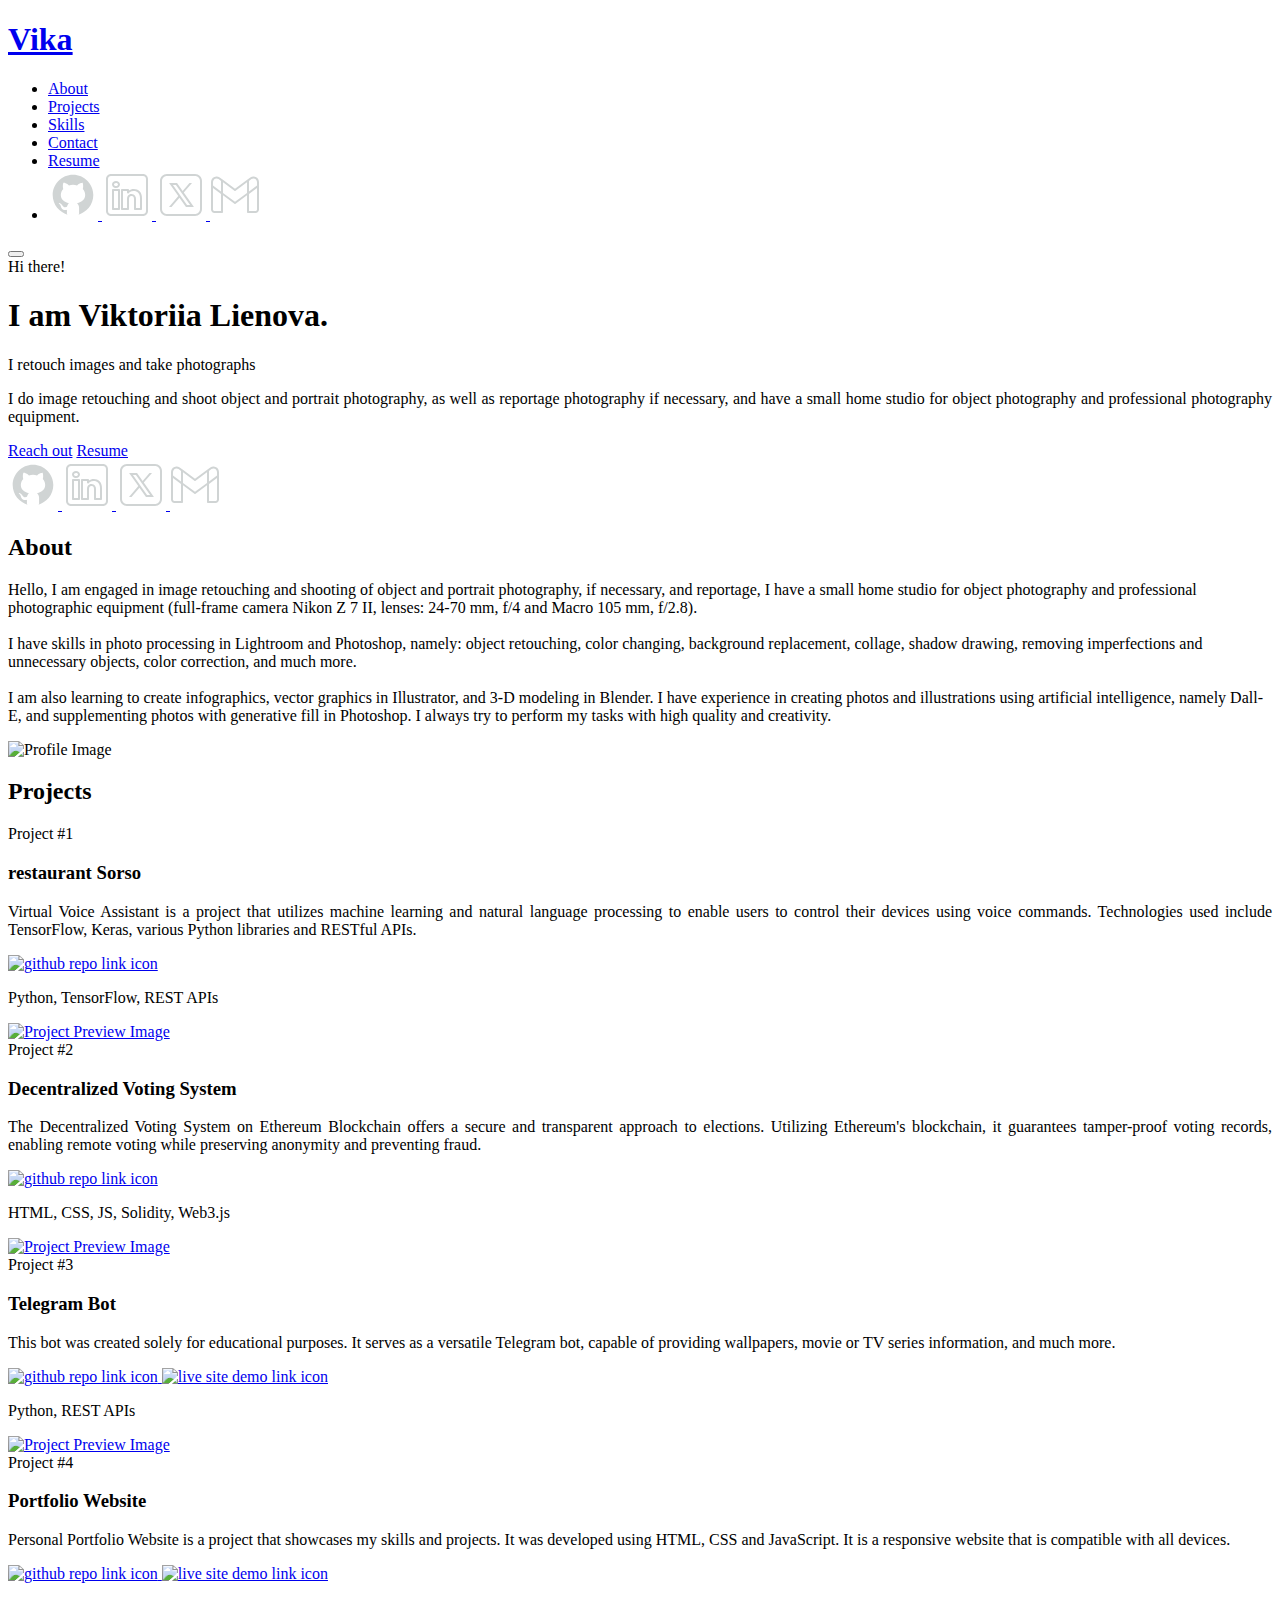
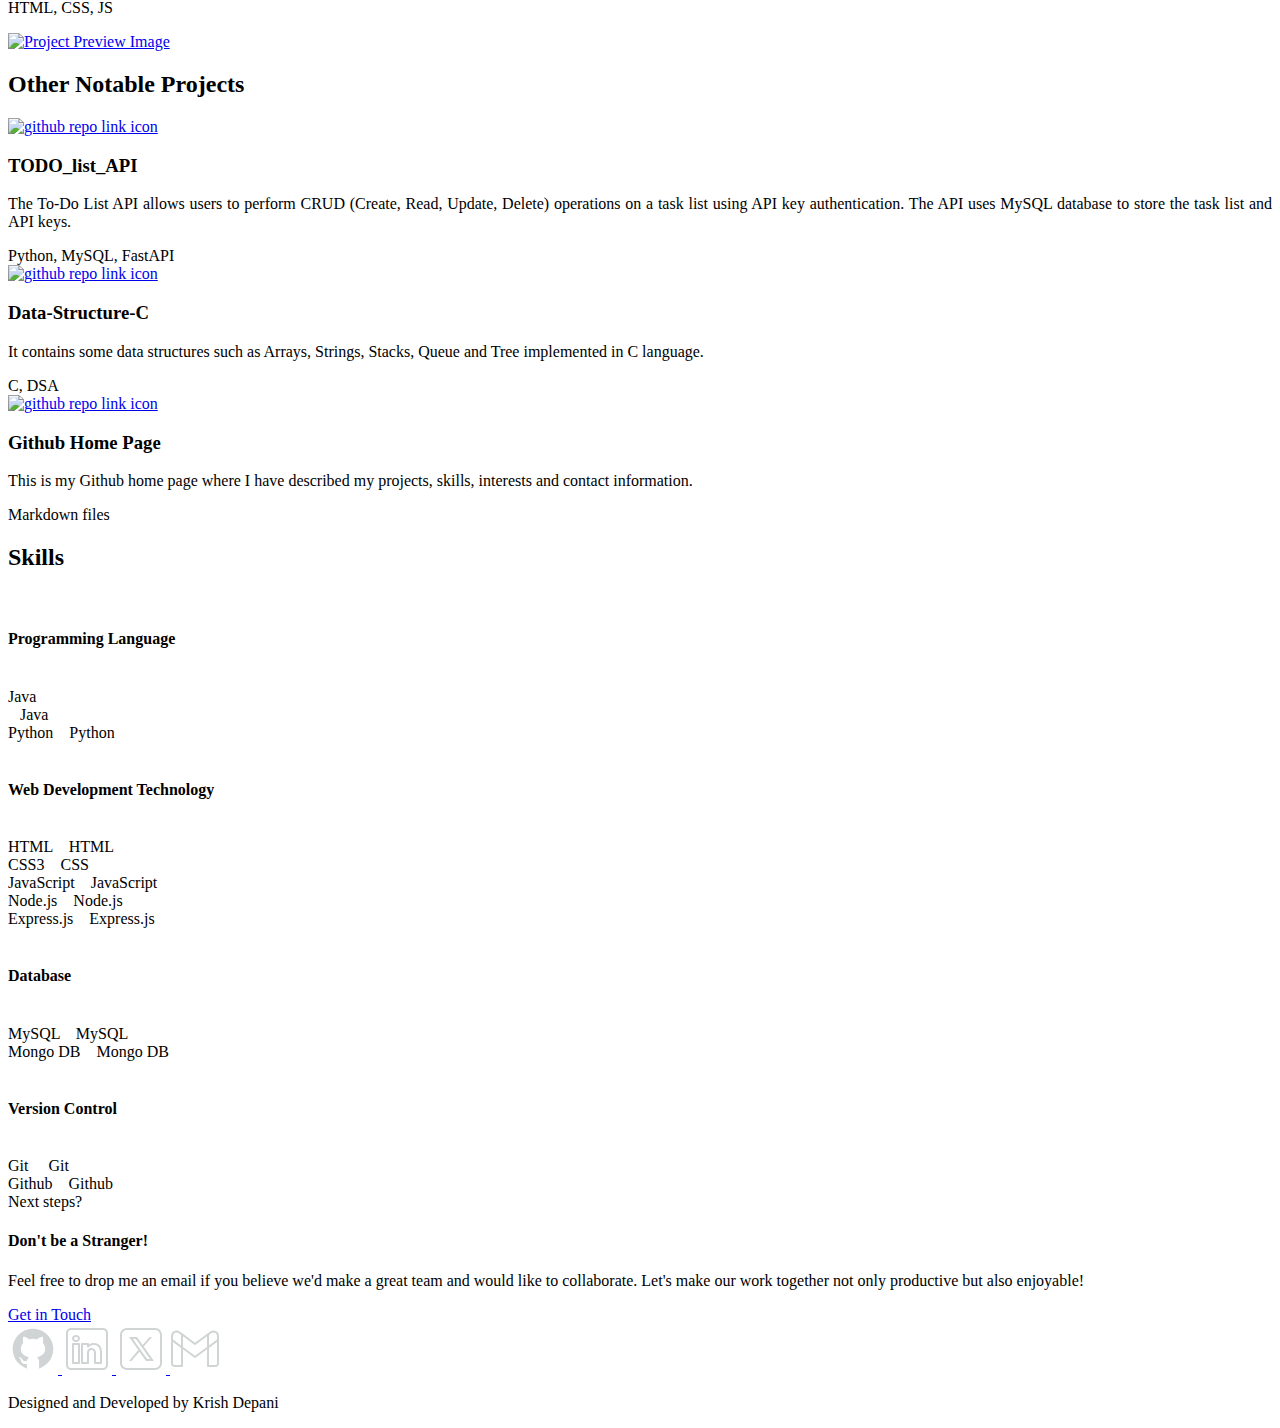
==== index.html @ e846ee87 "Add files via upload" ====
<!DOCTYPE html>
<html lang="en">
  <head>
    <meta charset="utf-8" />
    <meta name="viewport" content="width=device-width, initial-scale=1" />

    <!-- Primary Meta Tags -->
    <title>Viktoriia Lienova</title>
    <meta name="title" content="Viktoriia Lienova" />
    <meta
      name="keywords"
      content="Krish Depani, Krish S Depani, Krish Depani Software Engineer, Krish, Depani, ks-depani, 
		ks_depani, depani, krish-depani, krish depani kle, krish depani gir, krish depani bangalore, 
		krish depani gujarat"
    />
    <meta
      name="description"
      content="Krish Depani is a software engineer who specializes in passionately delivering characteristic web solutions and experiences."
    />
    <meta
      name="image"
      content="https://krish-depani.vercel.app/img/og-img.jpeg"
    />
    <!-- TODO: to be changed displays when shared on social media -->

    <!-- Open Graph / Facebook -->
    <meta property="og:type" content="website" />
    <meta property="og:url" content="https://krish-depani.vercel.app/" />
    <!-- TODO: to be changed -->
    <meta property="og:title" content="Vika" />
    <meta
      property="og:description"
      content="Krish Depani a software engineer who specializes in passionately delivering characteristic web solutions and experiences."
    />
    <meta
      property="og:image"
      content="https://krish-depani.vercel.app/img/og-img.jpeg"
    />
    <!-- TODO: to be changed -->

    <!-- Twitter -->
    <meta property="twitter:card" content="summary_large_image" />
    <meta property="twitter:url" content="https://krish-depani.vercel.app/" />
    <!-- TODO: to be changed -->
    <meta name="twitter:creator" content="@Krish_Depani" />
    <meta property="twitter:title" content="Krish Depani" />
    <meta
      property="twitter:description"
      content="Krish Depani is a software engineer who specializes in passionately delivering characteristic web solutions and experiences."
    />
    <meta
      property="twitter:image"
      content="https://krish-depani.vercel.app/img/og-img.jpeg"
    />
    <!-- TODO: to be changed -->

    <!-- Google Site Verification -->
    <meta
      name="google-site-verification"
      content="8gM59i43qqJm5atLwsirYdIBcmHfAAzmF5CW4QePgK4"
    />
    <!-- TODO: to be changed verify site ownership -->

    <!-- site favicon link -->
    <link
      rel="apple-touch-icon"
      sizes="180x180"
      href="img/favicon/apple-touch-icon.png"
    />
    <link
      rel="icon"
      type="image/png"
      sizes="32x32"
      href="img/favicon/favicon-32x32.png"
    />
    <link
      rel="icon"
      type="image/png"
      sizes="16x16"
      href="img/favicon/favicon-16x16.png"
    />
    <link rel="manifest" href="img/favicon/site.webmanifest" />

    <link rel="canonical" href="https://krish-depani.vercel.app/" />
    <!-- external CSS link -->
    <link rel="stylesheet" href="css/normalize.css" />
    <link rel="stylesheet" href="css/style.css" />
    <link rel="stylesheet" href="./css/font-root-styles/general-sans.css" />
    <link rel="stylesheet" href="./css/font-root-styles/okinesans.css" />
    <link rel="stylesheet" href="./css/font-root-styles/satoshi.css" />
  </head>

  <body>
    <header>
      <nav>
        <a href="/">
          <h1>
            <span class="logo">Vika</span>
          </h1>
        </a>

        <ul class="nav-menu">
          <li class="nav-link">
            <a href="#about">About</a>
          </li>

          <li class="nav-link">
            <a href="#projects">Projects</a>
          </li>

          <li class="nav-link">
            <a href="#skills">Skills</a>
          </li>

          <li class="nav-link">
            <a href="#contact">Contact</a>
          </li>

          <li class="nav-link">
            <a
              href="https://drive.google.com/file/d/1iSG6rxLIQbSQW_XoMattf0f8wQMnZ-eU/view?usp=sharing"
              target="_blank"
              >Resume</a
            >
          </li>

          <li class="nav-social-links social-links">
            <a
              href="https://github.com/Krish-Depani/"
              target="_blank"
              class="social github"
            >
              <svg
                xmlns="http://www.w3.org/2000/svg"
                xmlns:xlink="http://www.w3.org/1999/xlink"
                viewBox="0,0,256,256"
                width="50px"
                height="50px"
              >
                <g
                  fill="#d0d4d4"
                  fill-rule="nonzero"
                  stroke="none"
                  stroke-width="1"
                  stroke-linecap="butt"
                  stroke-linejoin="miter"
                  stroke-miterlimit="10"
                  stroke-dasharray=""
                  stroke-dashoffset="0"
                  font-family="none"
                  font-weight="none"
                  font-size="none"
                  text-anchor="none"
                  style="mix-blend-mode: normal"
                >
                  <g transform="scale(4,4)">
                    <path
                      d="M32,6c-14.359,0 -26,11.641 -26,26c0,12.277 8.512,22.56 19.955,25.286c-0.592,-0.141 -1.179,-0.299 -1.755,-0.479v-5.957c0,0 -0.975,0.325 -2.275,0.325c-3.637,0 -5.148,-3.245 -5.525,-4.875c-0.229,-0.993 -0.827,-1.934 -1.469,-2.509c-0.767,-0.684 -1.126,-0.686 -1.131,-0.92c-0.01,-0.491 0.658,-0.471 0.975,-0.471c1.625,0 2.857,1.729 3.429,2.623c1.417,2.207 2.938,2.577 3.721,2.577c0.975,0 1.817,-0.146 2.397,-0.426c0.268,-1.888 1.108,-3.57 2.478,-4.774c-6.097,-1.219 -10.4,-4.716 -10.4,-10.4c0,-2.928 1.175,-5.619 3.133,-7.792c-0.2,-0.567 -0.533,-1.714 -0.533,-3.583c0,-1.235 0.086,-2.751 0.65,-4.225c0,0 3.708,0.026 7.205,3.338c1.614,-0.47 3.341,-0.738 5.145,-0.738c1.804,0 3.531,0.268 5.145,0.738c3.497,-3.312 7.205,-3.338 7.205,-3.338c0.567,1.474 0.65,2.99 0.65,4.225c0,2.015 -0.268,3.19 -0.432,3.697c1.898,2.153 3.032,4.802 3.032,7.678c0,5.684 -4.303,9.181 -10.4,10.4c1.628,1.43 2.6,3.513 2.6,5.85v8.557c-0.576,0.181 -1.162,0.338 -1.755,0.479c11.443,-2.726 19.955,-13.009 19.955,-25.286c0,-14.359 -11.641,-26 -26,-26zM33.813,57.93c-0.599,0.042 -1.203,0.07 -1.813,0.07c0.61,0 1.213,-0.029 1.813,-0.07zM37.786,57.346c-1.164,0.265 -2.357,0.451 -3.575,0.554c1.218,-0.103 2.411,-0.29 3.575,-0.554zM32,58c-0.61,0 -1.214,-0.028 -1.813,-0.07c0.6,0.041 1.203,0.07 1.813,0.07zM29.788,57.9c-1.217,-0.103 -2.411,-0.289 -3.574,-0.554c1.164,0.264 2.357,0.451 3.574,0.554z"
                    ></path>
                  </g>
                </g>
              </svg>
            </a>

            <a
              href="https://www.linkedin.com/in/krish-depani/"
              target="_blank"
              class="social linkedin"
            >
              <svg
                xmlns="http://www.w3.org/2000/svg"
                xmlns:xlink="http://www.w3.org/1999/xlink"
                viewBox="0,0,256,256"
                width="50px"
                height="50px"
              >
                <g
                  fill="#d0d4d4"
                  fill-rule="nonzero"
                  stroke="none"
                  stroke-width="1"
                  stroke-linecap="butt"
                  stroke-linejoin="miter"
                  stroke-miterlimit="10"
                  stroke-dasharray=""
                  stroke-dashoffset="0"
                  font-family="none"
                  font-weight="none"
                  font-size="none"
                  text-anchor="none"
                  style="mix-blend-mode: normal"
                >
                  <g transform="scale(5.12,5.12)">
                    <path
                      d="M9,4c-2.74952,0 -5,2.25048 -5,5v32c0,2.74952 2.25048,5 5,5h32c2.74952,0 5,-2.25048 5,-5v-32c0,-2.74952 -2.25048,-5 -5,-5zM9,6h32c1.66848,0 3,1.33152 3,3v32c0,1.66848 -1.33152,3 -3,3h-32c-1.66848,0 -3,-1.33152 -3,-3v-32c0,-1.66848 1.33152,-3 3,-3zM14,11.01172c-1.09522,0 -2.08078,0.32736 -2.81055,0.94141c-0.72977,0.61405 -1.17773,1.53139 -1.17773,2.51367c0,1.86718 1.61957,3.32281 3.67969,3.4668c0.0013,0.00065 0.0026,0.0013 0.00391,0.00195c0.09817,0.03346 0.20099,0.05126 0.30469,0.05273c2.27301,0 3.98828,-1.5922 3.98828,-3.52148c-0.00018,-0.01759 -0.00083,-0.03518 -0.00195,-0.05274c-0.10175,-1.90023 -1.79589,-3.40234 -3.98633,-3.40234zM14,12.98828c1.39223,0 1.94197,0.62176 2.00195,1.50391c-0.01215,0.85625 -0.54186,1.51953 -2.00195,1.51953c-1.38541,0 -2.01172,-0.70949 -2.01172,-1.54492c0,-0.41771 0.15242,-0.7325 0.47266,-1.00195c0.32023,-0.26945 0.83428,-0.47656 1.53906,-0.47656zM11,19c-0.55226,0.00006 -0.99994,0.44774 -1,1v19c0.00006,0.55226 0.44774,0.99994 1,1h6c0.55226,-0.00006 0.99994,-0.44774 1,-1v-5.86523v-13.13477c-0.00006,-0.55226 -0.44774,-0.99994 -1,-1zM20,19c-0.55226,0.00006 -0.99994,0.44774 -1,1v19c0.00006,0.55226 0.44774,0.99994 1,1h6c0.55226,-0.00006 0.99994,-0.44774 1,-1v-10c0,-0.82967 0.22639,-1.65497 0.625,-2.19531c0.39861,-0.54035 0.90147,-0.86463 1.85742,-0.84766c0.98574,0.01695 1.50758,0.35464 1.90234,0.88477c0.39477,0.53013 0.61523,1.32487 0.61523,2.1582v10c0.00006,0.55226 0.44774,0.99994 1,1h6c0.55226,-0.00006 0.99994,-0.44774 1,-1v-10.73828c0,-2.96154 -0.87721,-5.30739 -2.38086,-6.89453c-1.50365,-1.58714 -3.59497,-2.36719 -5.80664,-2.36719c-2.10202,0 -3.70165,0.70489 -4.8125,1.42383v-0.42383c-0.00006,-0.55226 -0.44774,-0.99994 -1,-1zM12,21h4v12.13477v4.86523h-4zM21,21h4v1.56055c0.00013,0.43 0.27511,0.81179 0.68291,0.94817c0.40781,0.13638 0.85714,-0.00319 1.11591,-0.34661c0,0 1.57037,-2.16211 5.01367,-2.16211c1.75333,0 3.25687,0.58258 4.35547,1.74219c1.0986,1.15961 1.83203,2.94607 1.83203,5.51953v9.73828h-4v-9c0,-1.16667 -0.27953,-2.37289 -1.00977,-3.35352c-0.73023,-0.98062 -1.9584,-1.66341 -3.47266,-1.68945c-1.52204,-0.02703 -2.77006,0.66996 -3.50195,1.66211c-0.73189,0.99215 -1.01562,2.21053 -1.01562,3.38086v9h-4z"
                    ></path>
                  </g>
                </g>
              </svg>
            </a>

            <a
              href="https://twitter.com/Krish_Depani/"
              target="_blank"
              class="social twitter"
            >
              <svg
                xmlns="http://www.w3.org/2000/svg"
                xmlns:xlink="http://www.w3.org/1999/xlink"
                viewBox="0,0,256,256"
                width="50px"
                height="50px"
              >
                <g
                  fill="#d0d4d4"
                  fill-rule="nonzero"
                  stroke="none"
                  stroke-width="1"
                  stroke-linecap="butt"
                  stroke-linejoin="miter"
                  stroke-miterlimit="10"
                  stroke-dasharray=""
                  stroke-dashoffset="0"
                  font-family="none"
                  font-weight="none"
                  font-size="none"
                  text-anchor="none"
                  style="mix-blend-mode: normal"
                >
                  <g transform="scale(5.12,5.12)">
                    <path
                      d="M11,4c-3.85433,0 -7,3.14567 -7,7v28c0,3.85433 3.14567,7 7,7h28c3.85433,0 7,-3.14567 7,-7v-28c0,-3.85433 -3.14567,-7 -7,-7zM11,6h28c2.77367,0 5,2.22633 5,5v28c0,2.77367 -2.22633,5 -5,5h-28c-2.77367,0 -5,-2.22633 -5,-5v-28c0,-2.77367 2.22633,-5 5,-5zM13.08594,13l9.22266,13.10352l-9.30859,10.89648h2.5l7.9375,-9.29297l6.53906,9.29297h7.9375l-10.125,-14.38672l8.21094,-9.61328h-2.5l-6.83984,8.00977l-5.63672,-8.00977zM16.91406,15h3.06445l14.10742,20h-3.06445z"
                    ></path>
                  </g>
                </g>
              </svg>
            </a>

            <a
              href="mailto:krishdepani@gmail.com"
              target="_blank"
              class="social behance"
            >
              <svg
                xmlns="http://www.w3.org/2000/svg"
                xmlns:xlink="http://www.w3.org/1999/xlink"
                viewBox="0,0,256,256"
                width="50px"
                height="50px"
              >
                <g
                  fill="#d0d4d4"
                  fill-rule="nonzero"
                  stroke="none"
                  stroke-width="1"
                  stroke-linecap="butt"
                  stroke-linejoin="miter"
                  stroke-miterlimit="10"
                  stroke-dasharray=""
                  stroke-dashoffset="0"
                  font-family="none"
                  font-weight="none"
                  font-size="none"
                  text-anchor="none"
                  style="mix-blend-mode: normal"
                >
                  <g transform="scale(5.12,5.12)">
                    <path
                      d="M43.75391,6.40234c-1.2177,-0.05335 -2.45911,0.31055 -3.48242,1.06641l-2.74609,2.02734l-12.52539,9.25977l-12.4082,-9.17187c-0.17292,-0.16897 -0.4012,-0.26957 -0.64258,-0.2832h0.25l-2.46484,-1.82422c-1.02397,-0.75773 -2.26723,-1.12367 -3.48633,-1.07031c-1.2191,0.05336 -2.4131,0.52522 -3.33984,1.43945c-1.17726,1.16068 -1.9082,2.78413 -1.9082,4.56445v3.43359c-0.01457,0.09777 -0.01457,0.19715 0,0.29492v23.36133c0,1.92119 1.57881,3.5 3.5,3.5h7.5c0.55226,-0.00006 0.99994,-0.44774 1,-1v-16.62695l11.40625,8.43164c0.353,0.26043 0.8345,0.26043 1.1875,0l11.40625,-8.43164v16.62695c0.00006,0.55226 0.44774,0.99994 1,1h7.5c1.92119,0 3.5,-1.57881 3.5,-3.5v-23.38086c0.01129,-0.08622 0.01129,-0.17355 0,-0.25977v-3.44922c0,-1.75846 -0.70954,-3.37437 -1.87109,-4.53711c-0.03357,-0.03357 -0.04482,-0.04287 -0.03125,-0.0293c-0.00194,-0.00196 -0.0039,-0.00391 -0.00586,-0.00586c-0.92656,-0.91221 -2.12019,-1.3822 -3.33789,-1.43555zM43.64453,8.40039c0.7563,0.02965 1.48952,0.3165 2.04492,0.86328c0.01891,0.01867 0.03272,0.03277 0.02344,0.02344c0.79645,0.79726 1.28711,1.9015 1.28711,3.12305v3.08594l-8,5.91211v-10.4082c0.00042,-0.0339 -0.00088,-0.0678 -0.00391,-0.10156l2.46289,-1.82031c0.00065,0 0.0013,0 0.00195,0c0.64864,-0.47915 1.42729,-0.70739 2.18359,-0.67773zM6.35742,8.40625c0.75715,-0.02964 1.53847,0.19746 2.1875,0.67773l2.45898,1.81836c-0.00289,0.03247 -0.0042,0.06506 -0.00391,0.09766v10.4082l-8,-5.91211v-3.08594c0,-1.23567 0.50176,-2.3413 1.3125,-3.14062c0.55526,-0.54776 1.28777,-0.83364 2.04492,-0.86328zM37,12.37109v10.51563l-12,8.86914l-12,-8.86914v-10.51367l11.40625,8.43164c0.353,0.26043 0.8345,0.26043 1.1875,0zM3,17.98242l8,5.91406v17.10352h-6.5c-0.84081,0 -1.5,-0.65919 -1.5,-1.5zM47,17.98242v21.51758c0,0.84081 -0.65919,1.5 -1.5,1.5h-6.5v-17.10352z"
                    ></path>
                  </g>
                </g>
              </svg>
            </a>
          </li>
        </ul>

        <button class="hamburger" type="button" name="menu button">
          <div class="menu-bar"></div>
        </button>
      </nav>
    </header>

    <main>
      <section>
        <span class="salutation">Hi there!</span>
        <h1>I am <span class="name-highlight">Viktoriia Lienova</span>.</h1>

        <p class="declaration">
          I retouch images and take photographs
        </p>

        <p style="text-align: justify">
          I do image retouching and shoot object and portrait photography,
          as well as reportage photography if necessary, 
          and have a small home studio for object photography and professional photography equipment.
        </p>

        <div class="cta-box">
          <a href="#contact" class="cta cta1">Reach out</a>
          <a
            href="https://drive.google.com/file/d/1iSG6rxLIQbSQW_XoMattf0f8wQMnZ-eU/view?usp=sharing"
            target="_blank"
            class="cta cta2"
            >Resume</a
          >
        </div>
      </section>

      <aside class="main-social-links social-links">
        <a
          href="https://github.com/Krish-Depani"
          target="_blank"
          class="social github"
        >
          <svg
            xmlns="http://www.w3.org/2000/svg"
            xmlns:xlink="http://www.w3.org/1999/xlink"
            viewBox="0,0,256,256"
            width="50px"
            height="50px"
          >
            <g
              fill="#d0d4d4"
              fill-rule="nonzero"
              stroke="none"
              stroke-width="1"
              stroke-linecap="butt"
              stroke-linejoin="miter"
              stroke-miterlimit="10"
              stroke-dasharray=""
              stroke-dashoffset="0"
              font-family="none"
              font-weight="none"
              font-size="none"
              text-anchor="none"
              style="mix-blend-mode: normal"
            >
              <g transform="scale(4,4)">
                <path
                  d="M32,6c-14.359,0 -26,11.641 -26,26c0,12.277 8.512,22.56 19.955,25.286c-0.592,-0.141 -1.179,-0.299 -1.755,-0.479v-5.957c0,0 -0.975,0.325 -2.275,0.325c-3.637,0 -5.148,-3.245 -5.525,-4.875c-0.229,-0.993 -0.827,-1.934 -1.469,-2.509c-0.767,-0.684 -1.126,-0.686 -1.131,-0.92c-0.01,-0.491 0.658,-0.471 0.975,-0.471c1.625,0 2.857,1.729 3.429,2.623c1.417,2.207 2.938,2.577 3.721,2.577c0.975,0 1.817,-0.146 2.397,-0.426c0.268,-1.888 1.108,-3.57 2.478,-4.774c-6.097,-1.219 -10.4,-4.716 -10.4,-10.4c0,-2.928 1.175,-5.619 3.133,-7.792c-0.2,-0.567 -0.533,-1.714 -0.533,-3.583c0,-1.235 0.086,-2.751 0.65,-4.225c0,0 3.708,0.026 7.205,3.338c1.614,-0.47 3.341,-0.738 5.145,-0.738c1.804,0 3.531,0.268 5.145,0.738c3.497,-3.312 7.205,-3.338 7.205,-3.338c0.567,1.474 0.65,2.99 0.65,4.225c0,2.015 -0.268,3.19 -0.432,3.697c1.898,2.153 3.032,4.802 3.032,7.678c0,5.684 -4.303,9.181 -10.4,10.4c1.628,1.43 2.6,3.513 2.6,5.85v8.557c-0.576,0.181 -1.162,0.338 -1.755,0.479c11.443,-2.726 19.955,-13.009 19.955,-25.286c0,-14.359 -11.641,-26 -26,-26zM33.813,57.93c-0.599,0.042 -1.203,0.07 -1.813,0.07c0.61,0 1.213,-0.029 1.813,-0.07zM37.786,57.346c-1.164,0.265 -2.357,0.451 -3.575,0.554c1.218,-0.103 2.411,-0.29 3.575,-0.554zM32,58c-0.61,0 -1.214,-0.028 -1.813,-0.07c0.6,0.041 1.203,0.07 1.813,0.07zM29.788,57.9c-1.217,-0.103 -2.411,-0.289 -3.574,-0.554c1.164,0.264 2.357,0.451 3.574,0.554z"
                ></path>
              </g>
            </g>
          </svg>
        </a>

        <a
          href="https://www.linkedin.com/in/krish-depani/"
          target="_blank"
          class="social linkedin"
        >
          <svg
            xmlns="http://www.w3.org/2000/svg"
            xmlns:xlink="http://www.w3.org/1999/xlink"
            viewBox="0,0,256,256"
            width="50px"
            height="50px"
          >
            <g
              fill="#d0d4d4"
              fill-rule="nonzero"
              stroke="none"
              stroke-width="1"
              stroke-linecap="butt"
              stroke-linejoin="miter"
              stroke-miterlimit="10"
              stroke-dasharray=""
              stroke-dashoffset="0"
              font-family="none"
              font-weight="none"
              font-size="none"
              text-anchor="none"
              style="mix-blend-mode: normal"
            >
              <g transform="scale(5.12,5.12)">
                <path
                  d="M9,4c-2.74952,0 -5,2.25048 -5,5v32c0,2.74952 2.25048,5 5,5h32c2.74952,0 5,-2.25048 5,-5v-32c0,-2.74952 -2.25048,-5 -5,-5zM9,6h32c1.66848,0 3,1.33152 3,3v32c0,1.66848 -1.33152,3 -3,3h-32c-1.66848,0 -3,-1.33152 -3,-3v-32c0,-1.66848 1.33152,-3 3,-3zM14,11.01172c-1.09522,0 -2.08078,0.32736 -2.81055,0.94141c-0.72977,0.61405 -1.17773,1.53139 -1.17773,2.51367c0,1.86718 1.61957,3.32281 3.67969,3.4668c0.0013,0.00065 0.0026,0.0013 0.00391,0.00195c0.09817,0.03346 0.20099,0.05126 0.30469,0.05273c2.27301,0 3.98828,-1.5922 3.98828,-3.52148c-0.00018,-0.01759 -0.00083,-0.03518 -0.00195,-0.05274c-0.10175,-1.90023 -1.79589,-3.40234 -3.98633,-3.40234zM14,12.98828c1.39223,0 1.94197,0.62176 2.00195,1.50391c-0.01215,0.85625 -0.54186,1.51953 -2.00195,1.51953c-1.38541,0 -2.01172,-0.70949 -2.01172,-1.54492c0,-0.41771 0.15242,-0.7325 0.47266,-1.00195c0.32023,-0.26945 0.83428,-0.47656 1.53906,-0.47656zM11,19c-0.55226,0.00006 -0.99994,0.44774 -1,1v19c0.00006,0.55226 0.44774,0.99994 1,1h6c0.55226,-0.00006 0.99994,-0.44774 1,-1v-5.86523v-13.13477c-0.00006,-0.55226 -0.44774,-0.99994 -1,-1zM20,19c-0.55226,0.00006 -0.99994,0.44774 -1,1v19c0.00006,0.55226 0.44774,0.99994 1,1h6c0.55226,-0.00006 0.99994,-0.44774 1,-1v-10c0,-0.82967 0.22639,-1.65497 0.625,-2.19531c0.39861,-0.54035 0.90147,-0.86463 1.85742,-0.84766c0.98574,0.01695 1.50758,0.35464 1.90234,0.88477c0.39477,0.53013 0.61523,1.32487 0.61523,2.1582v10c0.00006,0.55226 0.44774,0.99994 1,1h6c0.55226,-0.00006 0.99994,-0.44774 1,-1v-10.73828c0,-2.96154 -0.87721,-5.30739 -2.38086,-6.89453c-1.50365,-1.58714 -3.59497,-2.36719 -5.80664,-2.36719c-2.10202,0 -3.70165,0.70489 -4.8125,1.42383v-0.42383c-0.00006,-0.55226 -0.44774,-0.99994 -1,-1zM12,21h4v12.13477v4.86523h-4zM21,21h4v1.56055c0.00013,0.43 0.27511,0.81179 0.68291,0.94817c0.40781,0.13638 0.85714,-0.00319 1.11591,-0.34661c0,0 1.57037,-2.16211 5.01367,-2.16211c1.75333,0 3.25687,0.58258 4.35547,1.74219c1.0986,1.15961 1.83203,2.94607 1.83203,5.51953v9.73828h-4v-9c0,-1.16667 -0.27953,-2.37289 -1.00977,-3.35352c-0.73023,-0.98062 -1.9584,-1.66341 -3.47266,-1.68945c-1.52204,-0.02703 -2.77006,0.66996 -3.50195,1.66211c-0.73189,0.99215 -1.01562,2.21053 -1.01562,3.38086v9h-4z"
                ></path>
              </g>
            </g>
          </svg>
        </a>

        <a
          href="https://twitter.com/Krish_Depani"
          target="_blank"
          class="social twitter"
        >
          <svg
            xmlns="http://www.w3.org/2000/svg"
            xmlns:xlink="http://www.w3.org/1999/xlink"
            viewBox="0,0,256,256"
            width="50px"
            height="50px"
          >
            <g
              fill="#d0d4d4"
              fill-rule="nonzero"
              stroke="none"
              stroke-width="1"
              stroke-linecap="butt"
              stroke-linejoin="miter"
              stroke-miterlimit="10"
              stroke-dasharray=""
              stroke-dashoffset="0"
              font-family="none"
              font-weight="none"
              font-size="none"
              text-anchor="none"
              style="mix-blend-mode: normal"
            >
              <g transform="scale(5.12,5.12)">
                <path
                  d="M11,4c-3.85433,0 -7,3.14567 -7,7v28c0,3.85433 3.14567,7 7,7h28c3.85433,0 7,-3.14567 7,-7v-28c0,-3.85433 -3.14567,-7 -7,-7zM11,6h28c2.77367,0 5,2.22633 5,5v28c0,2.77367 -2.22633,5 -5,5h-28c-2.77367,0 -5,-2.22633 -5,-5v-28c0,-2.77367 2.22633,-5 5,-5zM13.08594,13l9.22266,13.10352l-9.30859,10.89648h2.5l7.9375,-9.29297l6.53906,9.29297h7.9375l-10.125,-14.38672l8.21094,-9.61328h-2.5l-6.83984,8.00977l-5.63672,-8.00977zM16.91406,15h3.06445l14.10742,20h-3.06445z"
                ></path>
              </g>
            </g>
          </svg>
        </a>

        <a
          href="mailto:krishdepani@gmail.com"
          target="_blank"
          class="social behance"
        >
          <svg
            xmlns="http://www.w3.org/2000/svg"
            xmlns:xlink="http://www.w3.org/1999/xlink"
            viewBox="0,0,256,256"
            width="50px"
            height="50px"
          >
            <g
              fill="#d0d4d4"
              fill-rule="nonzero"
              stroke="none"
              stroke-width="1"
              stroke-linecap="butt"
              stroke-linejoin="miter"
              stroke-miterlimit="10"
              stroke-dasharray=""
              stroke-dashoffset="0"
              font-family="none"
              font-weight="none"
              font-size="none"
              text-anchor="none"
              style="mix-blend-mode: normal"
            >
              <g transform="scale(5.12,5.12)">
                <path
                  d="M43.75391,6.40234c-1.2177,-0.05335 -2.45911,0.31055 -3.48242,1.06641l-2.74609,2.02734l-12.52539,9.25977l-12.4082,-9.17187c-0.17292,-0.16897 -0.4012,-0.26957 -0.64258,-0.2832h0.25l-2.46484,-1.82422c-1.02397,-0.75773 -2.26723,-1.12367 -3.48633,-1.07031c-1.2191,0.05336 -2.4131,0.52522 -3.33984,1.43945c-1.17726,1.16068 -1.9082,2.78413 -1.9082,4.56445v3.43359c-0.01457,0.09777 -0.01457,0.19715 0,0.29492v23.36133c0,1.92119 1.57881,3.5 3.5,3.5h7.5c0.55226,-0.00006 0.99994,-0.44774 1,-1v-16.62695l11.40625,8.43164c0.353,0.26043 0.8345,0.26043 1.1875,0l11.40625,-8.43164v16.62695c0.00006,0.55226 0.44774,0.99994 1,1h7.5c1.92119,0 3.5,-1.57881 3.5,-3.5v-23.38086c0.01129,-0.08622 0.01129,-0.17355 0,-0.25977v-3.44922c0,-1.75846 -0.70954,-3.37437 -1.87109,-4.53711c-0.03357,-0.03357 -0.04482,-0.04287 -0.03125,-0.0293c-0.00194,-0.00196 -0.0039,-0.00391 -0.00586,-0.00586c-0.92656,-0.91221 -2.12019,-1.3822 -3.33789,-1.43555zM43.64453,8.40039c0.7563,0.02965 1.48952,0.3165 2.04492,0.86328c0.01891,0.01867 0.03272,0.03277 0.02344,0.02344c0.79645,0.79726 1.28711,1.9015 1.28711,3.12305v3.08594l-8,5.91211v-10.4082c0.00042,-0.0339 -0.00088,-0.0678 -0.00391,-0.10156l2.46289,-1.82031c0.00065,0 0.0013,0 0.00195,0c0.64864,-0.47915 1.42729,-0.70739 2.18359,-0.67773zM6.35742,8.40625c0.75715,-0.02964 1.53847,0.19746 2.1875,0.67773l2.45898,1.81836c-0.00289,0.03247 -0.0042,0.06506 -0.00391,0.09766v10.4082l-8,-5.91211v-3.08594c0,-1.23567 0.50176,-2.3413 1.3125,-3.14062c0.55526,-0.54776 1.28777,-0.83364 2.04492,-0.86328zM37,12.37109v10.51563l-12,8.86914l-12,-8.86914v-10.51367l11.40625,8.43164c0.353,0.26043 0.8345,0.26043 1.1875,0zM3,17.98242l8,5.91406v17.10352h-6.5c-0.84081,0 -1.5,-0.65919 -1.5,-1.5zM47,17.98242v21.51758c0,0.84081 -0.65919,1.5 -1.5,1.5h-6.5v-17.10352z"
                ></path>
              </g>
            </g>
          </svg>
        </a>
        <!-- #D0D4D4 -->
      </aside>
    </main>

    <section id="about">
      <div class="separator">
        <h2>About</h2>
      </div>

      <div>
        <p class="about-text">
          Hello, I am engaged in image retouching and shooting of object and portrait photography,
          if necessary, and reportage, I have a small home studio for object photography and 
          professional photographic equipment (full-frame camera Nikon Z 7 II, lenses: 24-70 mm,
          f/4 and Macro 105 mm, f/2.8).
          <br />
          <br />          
          I have skills in photo processing in Lightroom and Photoshop,
          namely: object retouching, color changing, background replacement, collage, shadow drawing,
          removing imperfections and unnecessary objects, color correction, and much more.
          <br />
          <br />          
          I am also learning to create infographics, vector graphics in Illustrator,
          and 3-D modeling in Blender. I have experience in creating photos and illustrations 
          using artificial intelligence, namely Dall-E, and supplementing photos with generative 
          fill in Photoshop. I always try to perform my tasks with high quality and creativity.
        </p>
      </div>

      <div class="img-box">
        <img src="img/profile.jpg" class="profile-img" alt="Profile Image" />
      </div>
    </section>

    <section id="projects">
      <div class="featured-projects-box">
        <div class="separator">
          <h2>Projects</h2>
        </div>

        <div class="project project1">
          <div class="project-details-box">
            <div class="project-main-info">
              <span>Project #1</span>
              <h3>restaurant Sorso</h3>
              <p style="text-align: justify">
                Virtual Voice Assistant is a project that utilizes machine
                learning and natural language processing to enable users to
                control their devices using voice commands. Technologies used
                include TensorFlow, Keras, various Python libraries and RESTful
                APIs.
              </p>

              <div class="project-links">
                <a
                  href="https://github.com/Krish-Depani/Virtual-Voice-Assistant"
                  target="_blank"
                >
                  <img src="img/github.svg" alt="github repo link icon" />
                </a>
              </div>
            </div>

            <div class="project-tools">
              <p>Python, TensorFlow, REST APIs</p>
            </div>
          </div>

          <div class="project-image-box">
            <a
              href="https://github.com/Krish-Depani/Virtual-Voice-Assistant"
              target="_blank"
              class="project-img-link"
            >
              <img
                src="img/sorso.jpg"
                alt="Project Preview Image"
              />
            </a>
          </div>
        </div>

        <div class="project project2">
          <div class="project-details-box">
            <div class="project-main-info">
              <span>Project #2</span>
              <h3>Decentralized Voting System</h3>
              <p style="text-align: justify">
                The Decentralized Voting System on Ethereum Blockchain offers a
                secure and transparent approach to elections. Utilizing
                Ethereum's blockchain, it guarantees tamper-proof voting
                records, enabling remote voting while preserving anonymity and
                preventing fraud.
              </p>

              <div class="project-links">
                <a
                  href="https://github.com/Krish-Depani/Decentralized-Voting-System-Using-Ethereum-Blockchain"
                  target="_blank"
                >
                  <img src="img/github.svg" alt="github repo link icon" />
                </a>
              </div>
            </div>

            <div class="project-tools">
              <p>HTML, CSS, JS, Solidity, Web3.js</p>
            </div>
          </div>

          <div class="project-image-box">
            <a
              href="https://github.com/Krish-Depani/Decentralized-Voting-System-Using-Ethereum-Blockchain"
              target="_blank"
              class="project-img-link"
            >
              <img
                src="img/decentralized-voting.jpeg"
                alt="Project Preview Image"
              />
            </a>
          </div>
        </div>

        <div class="project project3">
          <div class="project-details-box">
            <div class="project-main-info">
              <span>Project #3</span>
              <h3>Telegram Bot</h3>
              <p style="text-align: justify">
                This bot was created solely for educational purposes. It serves
                as a versatile Telegram bot, capable of providing wallpapers,
                movie or TV series information, and much more.
              </p>

              <div class="project-links">
                <a
                  href="https://github.com/Krish-Depani/Telegram-Bot"
                  target="_blank"
                >
                  <img src="img/github.svg" alt="github repo link icon" />
                </a>
                <a href="https://t.me/wmtv_bot" target="_blank">
                  <img src="img/link.svg" alt="live site demo link icon" />
                </a>
              </div>
            </div>

            <div class="project-tools">
              <p>Python, REST APIs</p>
            </div>
          </div>

          <div class="project-image-box">
            <a
              href="https://github.com/Krish-Depani/Telegram-Bot"
              target="_blank"
              class="project-img-link"
            >
              <img src="img/granat.jpeg" alt="Project Preview Image" />
            </a>
          </div>
        </div>

        <div class="project project4">
          <div class="project-details-box">
            <div class="project-main-info">
              <span>Project #4</span>
              <h3>Portfolio Website</h3>
              <p style="text-align: justify">
                Personal Portfolio Website is a project that showcases my skills
                and projects. It was developed using HTML, CSS and JavaScript.
                It is a responsive website that is compatible with all devices.
              </p>

              <div class="project-links">
                <a
                  href="https://github.com/Krish-Depani/Portfolio-Website"
                  target="_blank"
                >
                  <img src="img/github.svg" alt="github repo link icon" />
                </a>
                <a href="https://krish-depani.vercel.app/" target="_blank">
                  <!-- to be changed -->
                  <img src="img/link.svg" alt="live site demo link icon" />
                </a>
              </div>
            </div>

            <div class="project-tools">
              <p>HTML, CSS, JS</p>
            </div>
          </div>

          <div class="project-image-box">
            <a
              href="https://github.com/Krish-Depani/Portfolio-Website"
              target="_blank"
              class="project-img-link"
            >
              <img src="img/og-img.jpeg" alt="Project Preview Image" />
            </a>
          </div>
        </div>
      </div>

      <div class="other-projects-box">
        <div class="separator">
          <h2>Other Notable Projects</h2>
        </div>

        <div class="notable-projects-box">
          <div class="side-project">
            <div>
              <a
                href="https://github.com/Krish-Depani/TODO_list_API/"
                target="_blank"
              >
                <img src="img/github.svg" alt="github repo link icon" />
              </a>
            </div>

            <h3>TODO_list_API</h3>

            <p style="text-align: justify">
              The To-Do List API allows users to perform CRUD (Create, Read,
              Update, Delete) operations on a task list using API key
              authentication. The API uses MySQL database to store the task list
              and API keys.
            </p>

            <span>Python, MySQL, FastAPI</span>
          </div>

          <div class="side-project">
            <div>
              <a
                href="https://github.com/Krish-Depani/Data-Structure-C/"
                target="_blank"
              >
                <img src="img/github.svg" alt="github repo link icon" />
              </a>
            </div>

            <h3>Data-Structure-C</h3>

            <p style="text-align: justify">
              It contains some data structures such as Arrays, Strings, Stacks,
              Queue and Tree implemented in C language.
            </p>

            <span>C, DSA</span>
          </div>

          <div class="side-project">
            <div>
              <a
                href="https://github.com/Krish-Depani/Krish-Depani/"
                target="_blank"
              >
                <img src="img/github.svg" alt="github repo link icon" />
              </a>
            </div>

            <h3>Github Home Page</h3>

            <p style="text-align: justify">
              This is my Github home page where I have described my projects,
              skills, interests and contact information.
            </p>

            <span>Markdown files</span>
          </div>
        </div>
      </div>
    </section>

    <section id="skills">
      <div class="separator">
        <h2>Skills</h2>
      </div>
      <div class="tools-box">
        <br />
        <div class="programming-languages">
          <div class="skill-title">
            <h4>Programming Language</h4>
          </div>
          <br />
          <div class="skill">
            <object data="img/java.svg" type="image/svg+xml">Java</object>
            <br />
            &nbsp;&nbsp;&nbsp;Java&nbsp;&nbsp;&nbsp;
          </div>
          <div class="skill">
            <object data="img/python.svg" type="image/svg+xml">Python</object>
            &nbsp;&nbsp;&nbsp;Python&nbsp;&nbsp;&nbsp;
          </div>
        </div>
        <br />
        <div class="web-dev">
          <div class="skill-title">
            <h4>Web Development Technology</h4>
          </div>
          <br />
          <div class="skill">
            <object data="img/html.svg" type="image/svg+xml">HTML</object>
            &nbsp;&nbsp;&nbsp;HTML&nbsp;&nbsp;&nbsp;
          </div>
          <div class="skill">
            <object data="img/css.svg" type="image/svg+xml">CSS3</object>
            &nbsp;&nbsp;&nbsp;CSS&nbsp;&nbsp;&nbsp;
          </div>
          <div class="skill">
            <object data="img/javascript.svg" type="image/svg+xml">
              JavaScript
            </object>
            &nbsp;&nbsp;&nbsp;JavaScript&nbsp;&nbsp;&nbsp;
          </div>
          <div class="skill">
            <object data="img/nodejs.svg" type="image/svg+xml">Node.js</object>
            &nbsp;&nbsp;&nbsp;Node.js&nbsp;&nbsp;&nbsp;
          </div>
          <div class="skill">
            <object data="img/expressjs.svg" type="image/svg+xml">
              Express.js
            </object>
            &nbsp;&nbsp;&nbsp;Express.js&nbsp;&nbsp;&nbsp;
          </div>
        </div>
        <br />
        <div class="database">
          <div class="skill-title">
            <h4>Database</h4>
          </div>
          <br />
          <div class="skill">
            <object data="img/mysql.svg" type="image/svg+xml">MySQL</object>
            &nbsp;&nbsp;&nbsp;MySQL&nbsp;&nbsp;&nbsp;
          </div>
          <div class="skill">
            <object data="img/mongodb.svg" type="image/svg+xml">
              Mongo DB
            </object>
            &nbsp;&nbsp;&nbsp;Mongo DB&nbsp;&nbsp;&nbsp;
          </div>
        </div>
        <br />
        <div class="version-control">
          <div class="skill-title">
            <h4>Version Control</h4>
          </div>
          <br />
          <div class="skill">
            <object data="img/git.svg" type="image/svg+xml">Git</object>
            &nbsp;&nbsp;&nbsp;&nbsp;Git&nbsp;&nbsp;&nbsp;&nbsp;
          </div>
          <div class="skill">
            <object data="img/github.svg" type="image/svg+xml">Github</object>
            &nbsp;&nbsp;&nbsp;Github&nbsp;&nbsp;&nbsp;
          </div>
        </div>
      </div>
    </section>

    <section id="contact">
      <div>
        <span>Next steps?</span>

        <h4>Don&apos;t be a Stranger!</h4>

        <p>
          Feel free to drop me an email if you believe we'd make a great team
          and would like to collaborate. Let's make our work together not only
          productive but also enjoyable!
        </p>

        <a href="mailto:krishdepani@gmail.com" class="cta cta2">Get in Touch</a>
      </div>

      <aside class="contact-social-links social-links">
        <a
          href="https://github.com/Krish-Depani"
          target="_blank"
          class="social github"
        >
          <svg
            xmlns="http://www.w3.org/2000/svg"
            xmlns:xlink="http://www.w3.org/1999/xlink"
            viewBox="0,0,256,256"
            width="50px"
            height="50px"
          >
            <g
              fill="#d0d4d4"
              fill-rule="nonzero"
              stroke="none"
              stroke-width="1"
              stroke-linecap="butt"
              stroke-linejoin="miter"
              stroke-miterlimit="10"
              stroke-dasharray=""
              stroke-dashoffset="0"
              font-family="none"
              font-weight="none"
              font-size="none"
              text-anchor="none"
              style="mix-blend-mode: normal"
            >
              <g transform="scale(4,4)">
                <path
                  d="M32,6c-14.359,0 -26,11.641 -26,26c0,12.277 8.512,22.56 19.955,25.286c-0.592,-0.141 -1.179,-0.299 -1.755,-0.479v-5.957c0,0 -0.975,0.325 -2.275,0.325c-3.637,0 -5.148,-3.245 -5.525,-4.875c-0.229,-0.993 -0.827,-1.934 -1.469,-2.509c-0.767,-0.684 -1.126,-0.686 -1.131,-0.92c-0.01,-0.491 0.658,-0.471 0.975,-0.471c1.625,0 2.857,1.729 3.429,2.623c1.417,2.207 2.938,2.577 3.721,2.577c0.975,0 1.817,-0.146 2.397,-0.426c0.268,-1.888 1.108,-3.57 2.478,-4.774c-6.097,-1.219 -10.4,-4.716 -10.4,-10.4c0,-2.928 1.175,-5.619 3.133,-7.792c-0.2,-0.567 -0.533,-1.714 -0.533,-3.583c0,-1.235 0.086,-2.751 0.65,-4.225c0,0 3.708,0.026 7.205,3.338c1.614,-0.47 3.341,-0.738 5.145,-0.738c1.804,0 3.531,0.268 5.145,0.738c3.497,-3.312 7.205,-3.338 7.205,-3.338c0.567,1.474 0.65,2.99 0.65,4.225c0,2.015 -0.268,3.19 -0.432,3.697c1.898,2.153 3.032,4.802 3.032,7.678c0,5.684 -4.303,9.181 -10.4,10.4c1.628,1.43 2.6,3.513 2.6,5.85v8.557c-0.576,0.181 -1.162,0.338 -1.755,0.479c11.443,-2.726 19.955,-13.009 19.955,-25.286c0,-14.359 -11.641,-26 -26,-26zM33.813,57.93c-0.599,0.042 -1.203,0.07 -1.813,0.07c0.61,0 1.213,-0.029 1.813,-0.07zM37.786,57.346c-1.164,0.265 -2.357,0.451 -3.575,0.554c1.218,-0.103 2.411,-0.29 3.575,-0.554zM32,58c-0.61,0 -1.214,-0.028 -1.813,-0.07c0.6,0.041 1.203,0.07 1.813,0.07zM29.788,57.9c-1.217,-0.103 -2.411,-0.289 -3.574,-0.554c1.164,0.264 2.357,0.451 3.574,0.554z"
                ></path>
              </g>
            </g>
          </svg>
        </a>

        <a
          href="https://www.linkedin.com/in/krish-depani/"
          target="_blank"
          class="social linkedin"
        >
          <svg
            xmlns="http://www.w3.org/2000/svg"
            xmlns:xlink="http://www.w3.org/1999/xlink"
            viewBox="0,0,256,256"
            width="50px"
            height="50px"
          >
            <g
              fill="#d0d4d4"
              fill-rule="nonzero"
              stroke="none"
              stroke-width="1"
              stroke-linecap="butt"
              stroke-linejoin="miter"
              stroke-miterlimit="10"
              stroke-dasharray=""
              stroke-dashoffset="0"
              font-family="none"
              font-weight="none"
              font-size="none"
              text-anchor="none"
              style="mix-blend-mode: normal"
            >
              <g transform="scale(5.12,5.12)">
                <path
                  d="M9,4c-2.74952,0 -5,2.25048 -5,5v32c0,2.74952 2.25048,5 5,5h32c2.74952,0 5,-2.25048 5,-5v-32c0,-2.74952 -2.25048,-5 -5,-5zM9,6h32c1.66848,0 3,1.33152 3,3v32c0,1.66848 -1.33152,3 -3,3h-32c-1.66848,0 -3,-1.33152 -3,-3v-32c0,-1.66848 1.33152,-3 3,-3zM14,11.01172c-1.09522,0 -2.08078,0.32736 -2.81055,0.94141c-0.72977,0.61405 -1.17773,1.53139 -1.17773,2.51367c0,1.86718 1.61957,3.32281 3.67969,3.4668c0.0013,0.00065 0.0026,0.0013 0.00391,0.00195c0.09817,0.03346 0.20099,0.05126 0.30469,0.05273c2.27301,0 3.98828,-1.5922 3.98828,-3.52148c-0.00018,-0.01759 -0.00083,-0.03518 -0.00195,-0.05274c-0.10175,-1.90023 -1.79589,-3.40234 -3.98633,-3.40234zM14,12.98828c1.39223,0 1.94197,0.62176 2.00195,1.50391c-0.01215,0.85625 -0.54186,1.51953 -2.00195,1.51953c-1.38541,0 -2.01172,-0.70949 -2.01172,-1.54492c0,-0.41771 0.15242,-0.7325 0.47266,-1.00195c0.32023,-0.26945 0.83428,-0.47656 1.53906,-0.47656zM11,19c-0.55226,0.00006 -0.99994,0.44774 -1,1v19c0.00006,0.55226 0.44774,0.99994 1,1h6c0.55226,-0.00006 0.99994,-0.44774 1,-1v-5.86523v-13.13477c-0.00006,-0.55226 -0.44774,-0.99994 -1,-1zM20,19c-0.55226,0.00006 -0.99994,0.44774 -1,1v19c0.00006,0.55226 0.44774,0.99994 1,1h6c0.55226,-0.00006 0.99994,-0.44774 1,-1v-10c0,-0.82967 0.22639,-1.65497 0.625,-2.19531c0.39861,-0.54035 0.90147,-0.86463 1.85742,-0.84766c0.98574,0.01695 1.50758,0.35464 1.90234,0.88477c0.39477,0.53013 0.61523,1.32487 0.61523,2.1582v10c0.00006,0.55226 0.44774,0.99994 1,1h6c0.55226,-0.00006 0.99994,-0.44774 1,-1v-10.73828c0,-2.96154 -0.87721,-5.30739 -2.38086,-6.89453c-1.50365,-1.58714 -3.59497,-2.36719 -5.80664,-2.36719c-2.10202,0 -3.70165,0.70489 -4.8125,1.42383v-0.42383c-0.00006,-0.55226 -0.44774,-0.99994 -1,-1zM12,21h4v12.13477v4.86523h-4zM21,21h4v1.56055c0.00013,0.43 0.27511,0.81179 0.68291,0.94817c0.40781,0.13638 0.85714,-0.00319 1.11591,-0.34661c0,0 1.57037,-2.16211 5.01367,-2.16211c1.75333,0 3.25687,0.58258 4.35547,1.74219c1.0986,1.15961 1.83203,2.94607 1.83203,5.51953v9.73828h-4v-9c0,-1.16667 -0.27953,-2.37289 -1.00977,-3.35352c-0.73023,-0.98062 -1.9584,-1.66341 -3.47266,-1.68945c-1.52204,-0.02703 -2.77006,0.66996 -3.50195,1.66211c-0.73189,0.99215 -1.01562,2.21053 -1.01562,3.38086v9h-4z"
                ></path>
              </g>
            </g>
          </svg>
        </a>

        <a
          href="https://twitter.com/Krish_Depani"
          target="_blank"
          class="social twitter"
        >
          <svg
            xmlns="http://www.w3.org/2000/svg"
            xmlns:xlink="http://www.w3.org/1999/xlink"
            viewBox="0,0,256,256"
            width="50px"
            height="50px"
          >
            <g
              fill="#d0d4d4"
              fill-rule="nonzero"
              stroke="none"
              stroke-width="1"
              stroke-linecap="butt"
              stroke-linejoin="miter"
              stroke-miterlimit="10"
              stroke-dasharray=""
              stroke-dashoffset="0"
              font-family="none"
              font-weight="none"
              font-size="none"
              text-anchor="none"
              style="mix-blend-mode: normal"
            >
              <g transform="scale(5.12,5.12)">
                <path
                  d="M11,4c-3.85433,0 -7,3.14567 -7,7v28c0,3.85433 3.14567,7 7,7h28c3.85433,0 7,-3.14567 7,-7v-28c0,-3.85433 -3.14567,-7 -7,-7zM11,6h28c2.77367,0 5,2.22633 5,5v28c0,2.77367 -2.22633,5 -5,5h-28c-2.77367,0 -5,-2.22633 -5,-5v-28c0,-2.77367 2.22633,-5 5,-5zM13.08594,13l9.22266,13.10352l-9.30859,10.89648h2.5l7.9375,-9.29297l6.53906,9.29297h7.9375l-10.125,-14.38672l8.21094,-9.61328h-2.5l-6.83984,8.00977l-5.63672,-8.00977zM16.91406,15h3.06445l14.10742,20h-3.06445z"
                ></path>
              </g>
            </g>
          </svg>
        </a>

        <a
          href="mailto:krishdepani@gmail.com"
          target="_blank"
          class="social behance"
        >
          <svg
            xmlns="http://www.w3.org/2000/svg"
            xmlns:xlink="http://www.w3.org/1999/xlink"
            viewBox="0,0,256,256"
            width="50px"
            height="50px"
          >
            <g
              fill="#d0d4d4"
              fill-rule="nonzero"
              stroke="none"
              stroke-width="1"
              stroke-linecap="butt"
              stroke-linejoin="miter"
              stroke-miterlimit="10"
              stroke-dasharray=""
              stroke-dashoffset="0"
              font-family="none"
              font-weight="none"
              font-size="none"
              text-anchor="none"
              style="mix-blend-mode: normal"
            >
              <g transform="scale(5.12,5.12)">
                <path
                  d="M43.75391,6.40234c-1.2177,-0.05335 -2.45911,0.31055 -3.48242,1.06641l-2.74609,2.02734l-12.52539,9.25977l-12.4082,-9.17187c-0.17292,-0.16897 -0.4012,-0.26957 -0.64258,-0.2832h0.25l-2.46484,-1.82422c-1.02397,-0.75773 -2.26723,-1.12367 -3.48633,-1.07031c-1.2191,0.05336 -2.4131,0.52522 -3.33984,1.43945c-1.17726,1.16068 -1.9082,2.78413 -1.9082,4.56445v3.43359c-0.01457,0.09777 -0.01457,0.19715 0,0.29492v23.36133c0,1.92119 1.57881,3.5 3.5,3.5h7.5c0.55226,-0.00006 0.99994,-0.44774 1,-1v-16.62695l11.40625,8.43164c0.353,0.26043 0.8345,0.26043 1.1875,0l11.40625,-8.43164v16.62695c0.00006,0.55226 0.44774,0.99994 1,1h7.5c1.92119,0 3.5,-1.57881 3.5,-3.5v-23.38086c0.01129,-0.08622 0.01129,-0.17355 0,-0.25977v-3.44922c0,-1.75846 -0.70954,-3.37437 -1.87109,-4.53711c-0.03357,-0.03357 -0.04482,-0.04287 -0.03125,-0.0293c-0.00194,-0.00196 -0.0039,-0.00391 -0.00586,-0.00586c-0.92656,-0.91221 -2.12019,-1.3822 -3.33789,-1.43555zM43.64453,8.40039c0.7563,0.02965 1.48952,0.3165 2.04492,0.86328c0.01891,0.01867 0.03272,0.03277 0.02344,0.02344c0.79645,0.79726 1.28711,1.9015 1.28711,3.12305v3.08594l-8,5.91211v-10.4082c0.00042,-0.0339 -0.00088,-0.0678 -0.00391,-0.10156l2.46289,-1.82031c0.00065,0 0.0013,0 0.00195,0c0.64864,-0.47915 1.42729,-0.70739 2.18359,-0.67773zM6.35742,8.40625c0.75715,-0.02964 1.53847,0.19746 2.1875,0.67773l2.45898,1.81836c-0.00289,0.03247 -0.0042,0.06506 -0.00391,0.09766v10.4082l-8,-5.91211v-3.08594c0,-1.23567 0.50176,-2.3413 1.3125,-3.14062c0.55526,-0.54776 1.28777,-0.83364 2.04492,-0.86328zM37,12.37109v10.51563l-12,8.86914l-12,-8.86914v-10.51367l11.40625,8.43164c0.353,0.26043 0.8345,0.26043 1.1875,0zM3,17.98242l8,5.91406v17.10352h-6.5c-0.84081,0 -1.5,-0.65919 -1.5,-1.5zM47,17.98242v21.51758c0,0.84081 -0.65919,1.5 -1.5,1.5h-6.5v-17.10352z"
                ></path>
              </g>
            </g>
          </svg>
        </a>
      </aside>
    </section>

    <footer>
      <p>Designed and Developed by <span>Krish Depani</span></p>
    </footer>
    <script type="text/javascript" src="js/main.js"></script>
  </body>
</html>
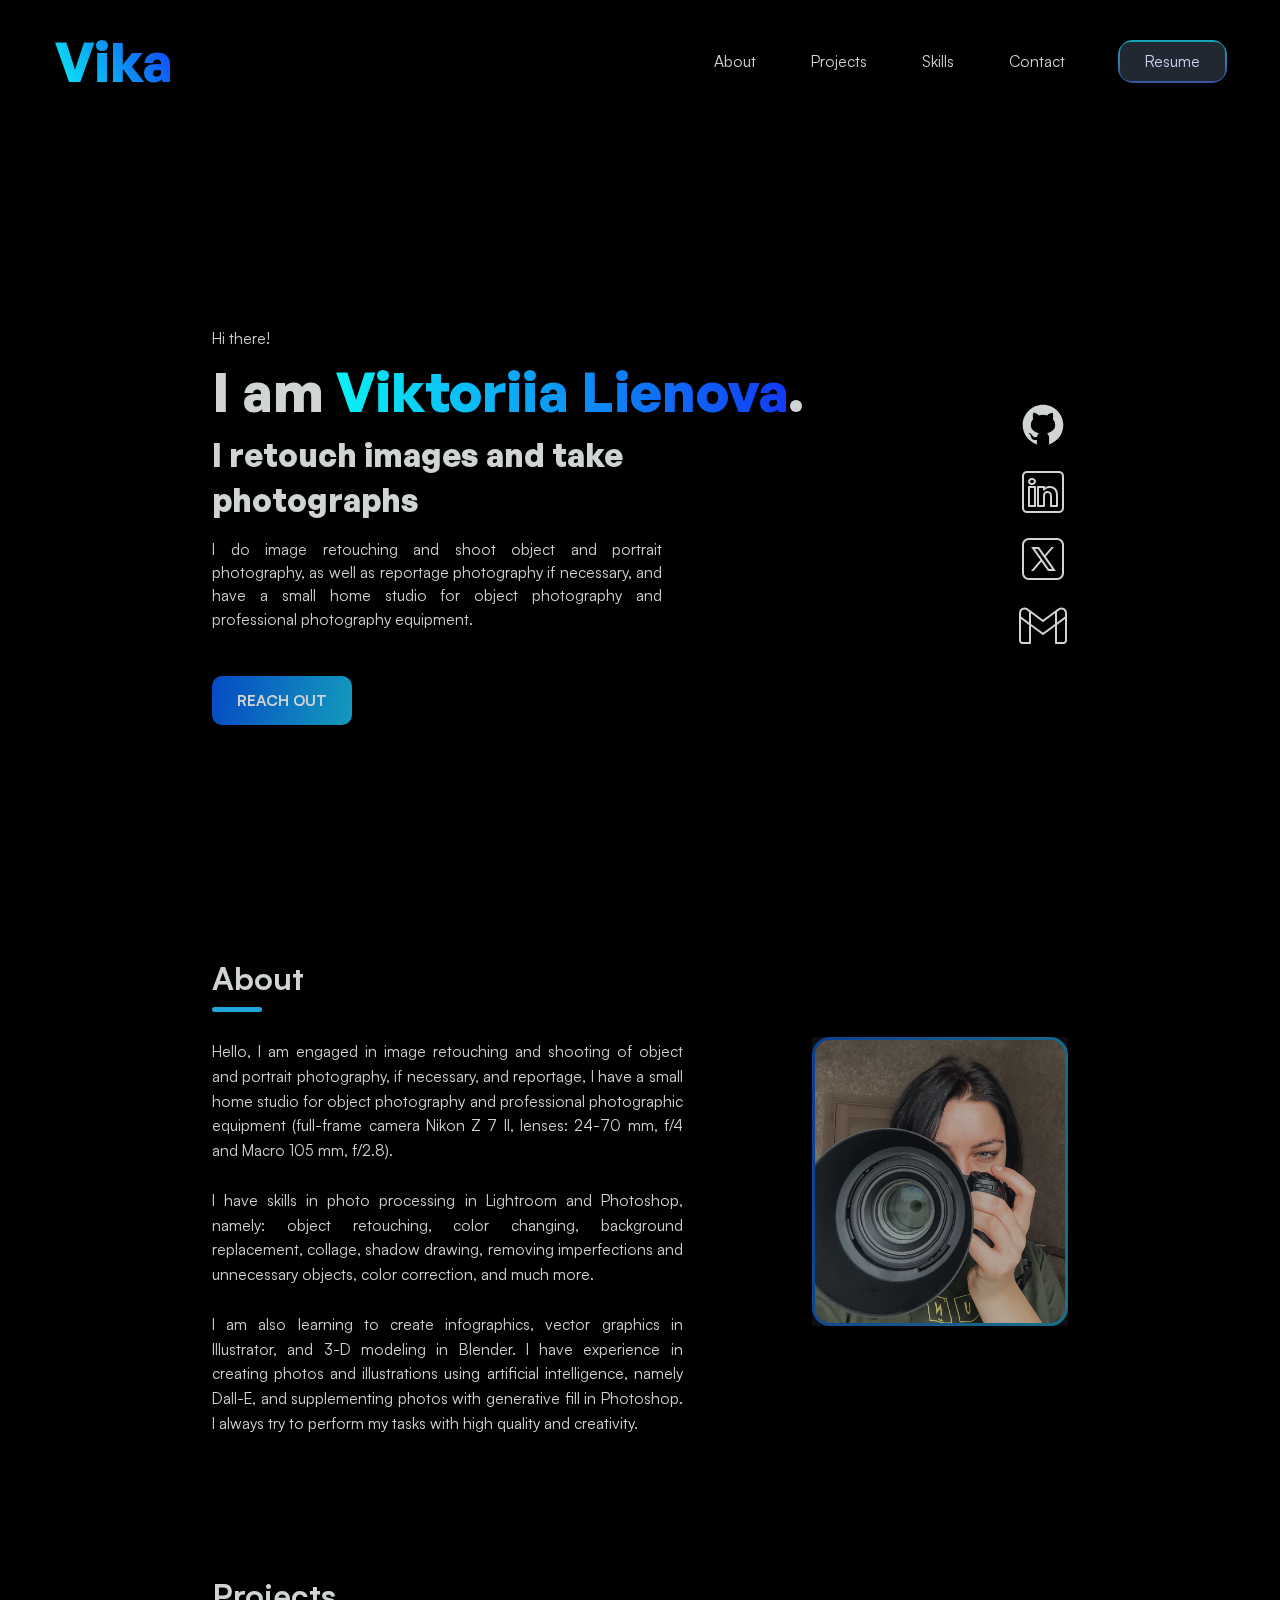
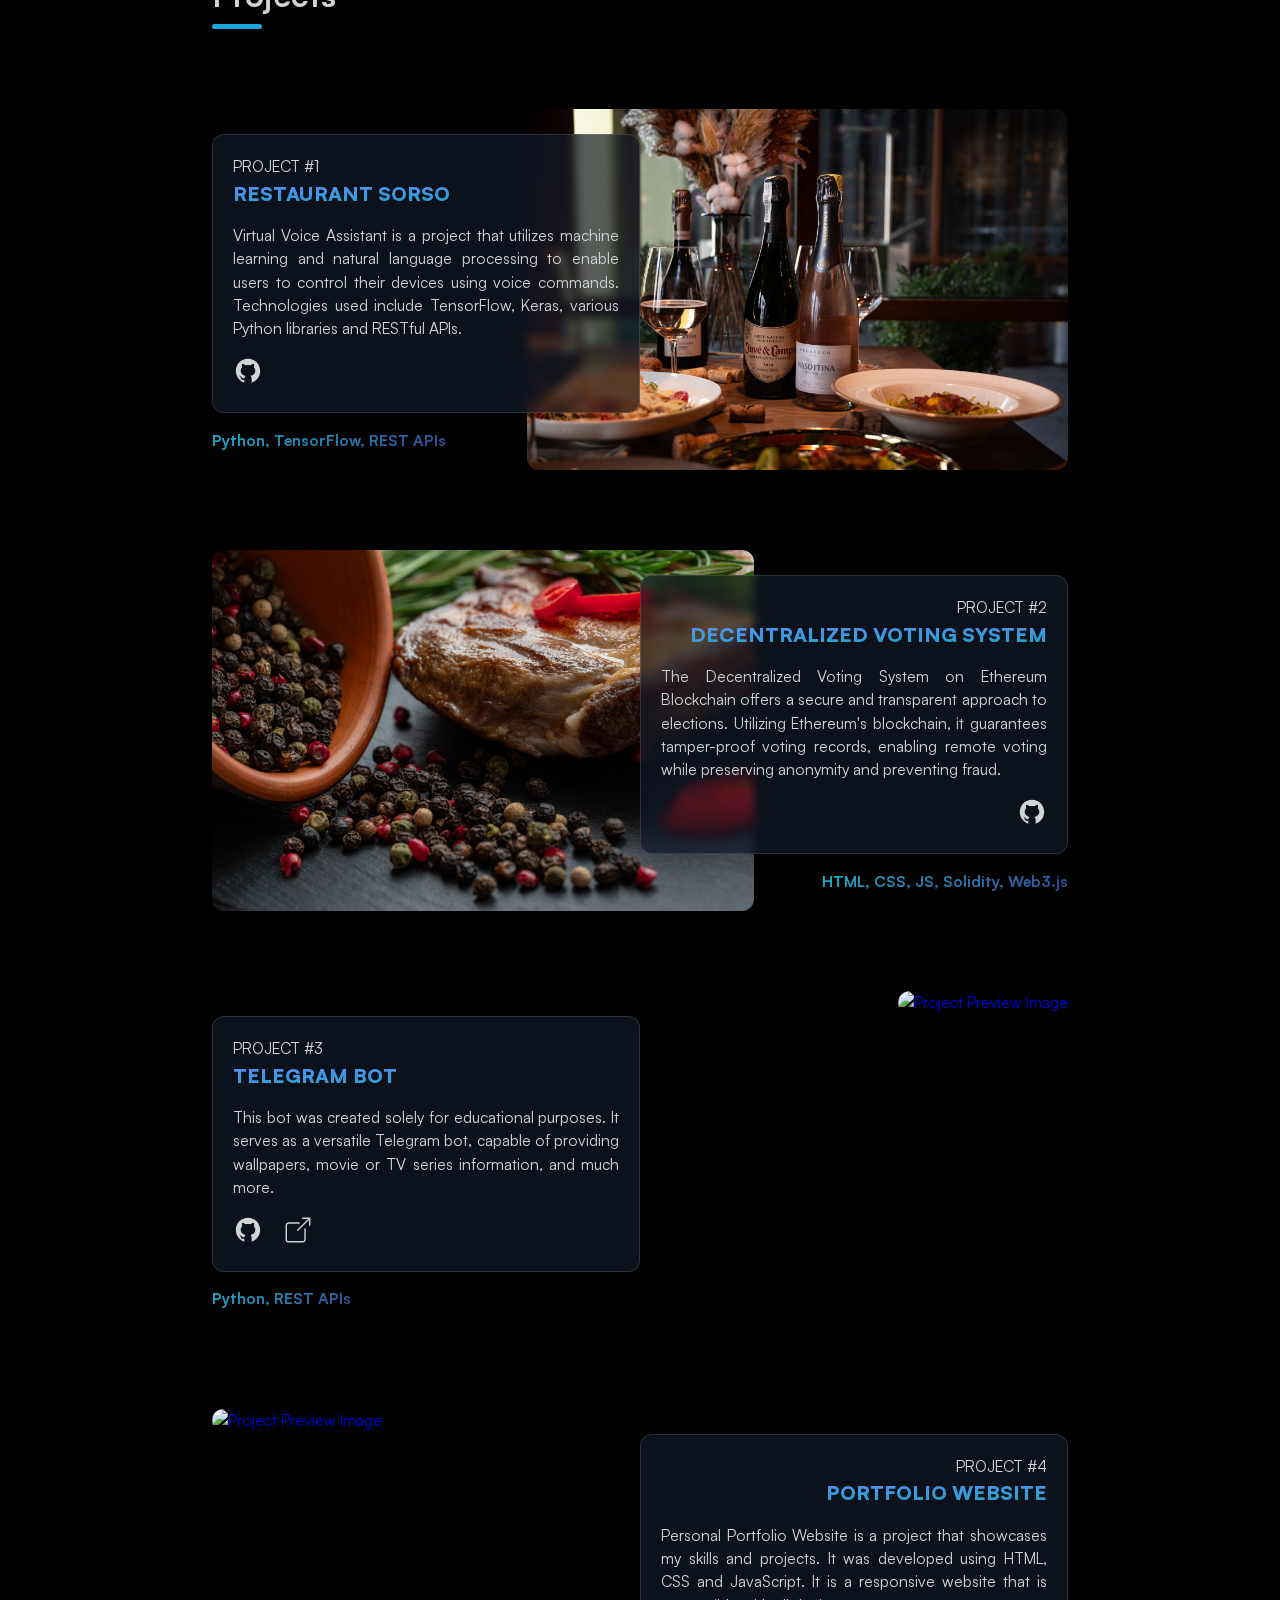
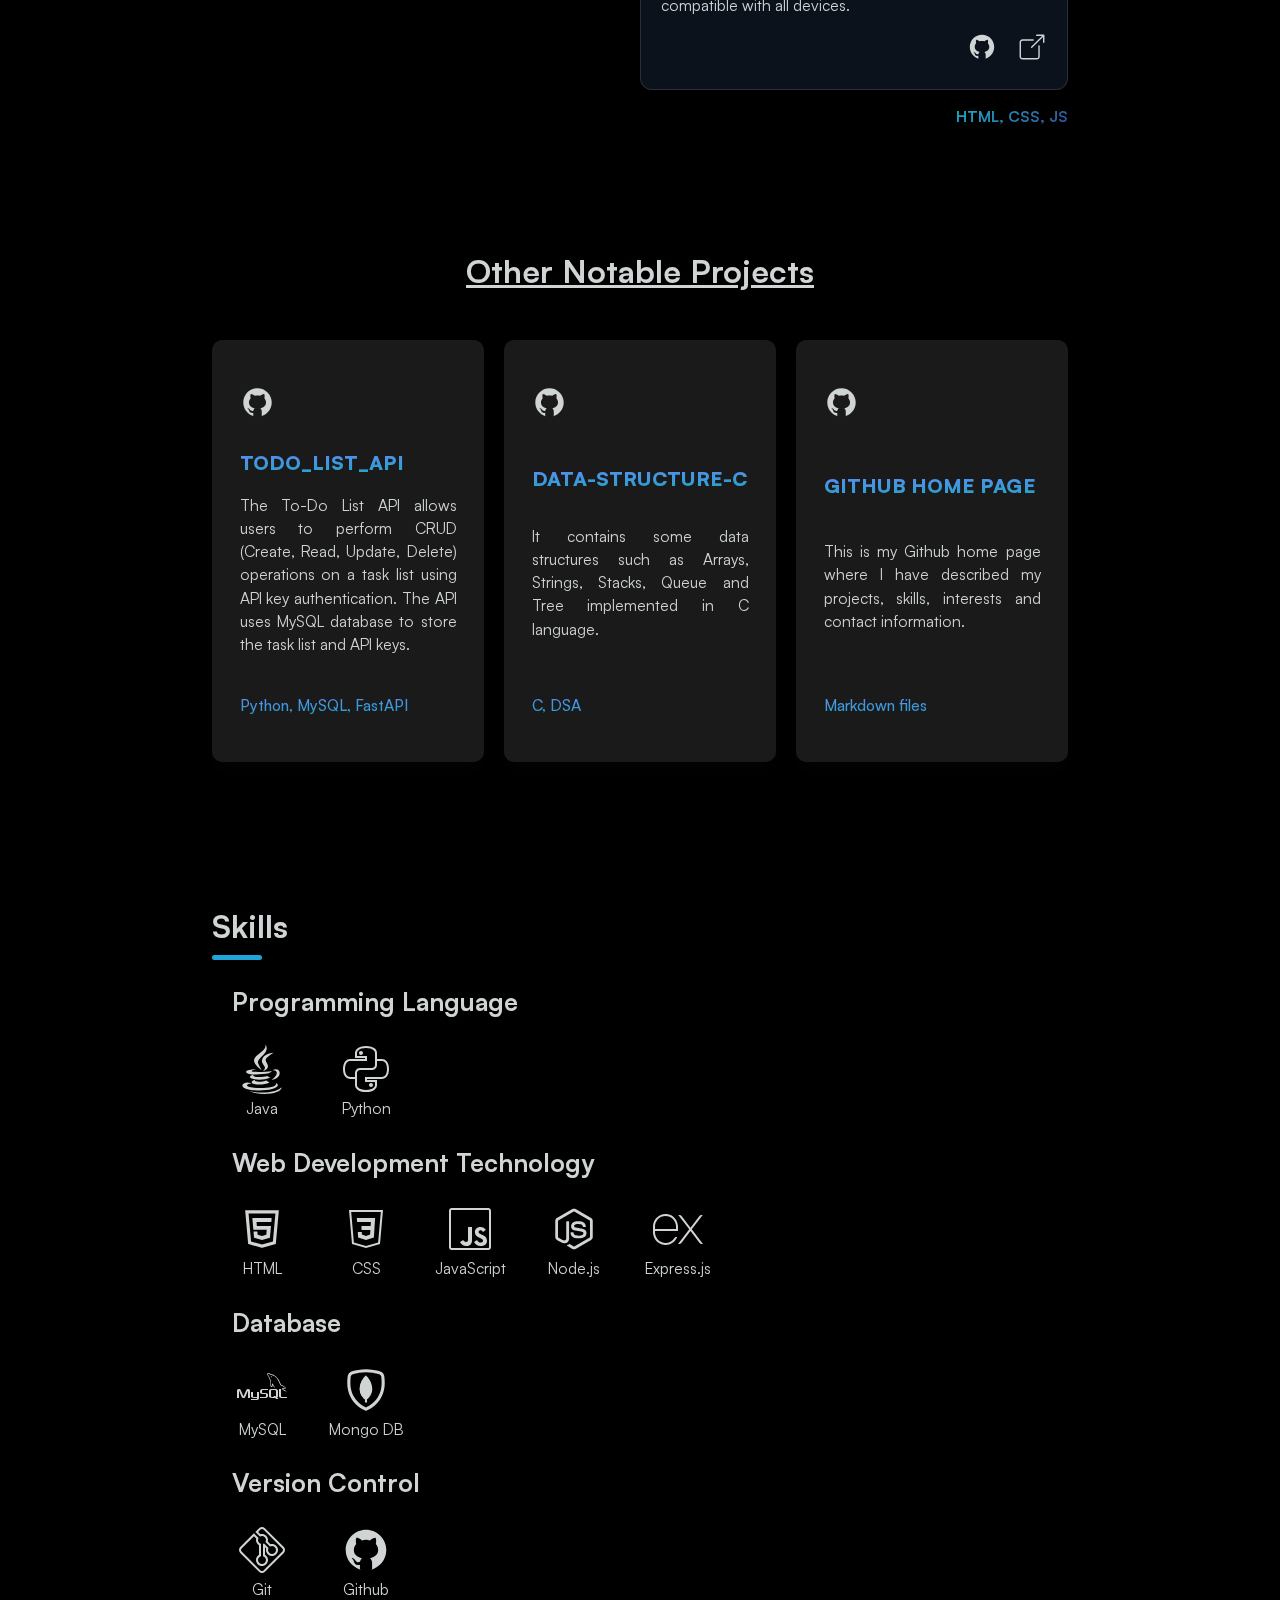
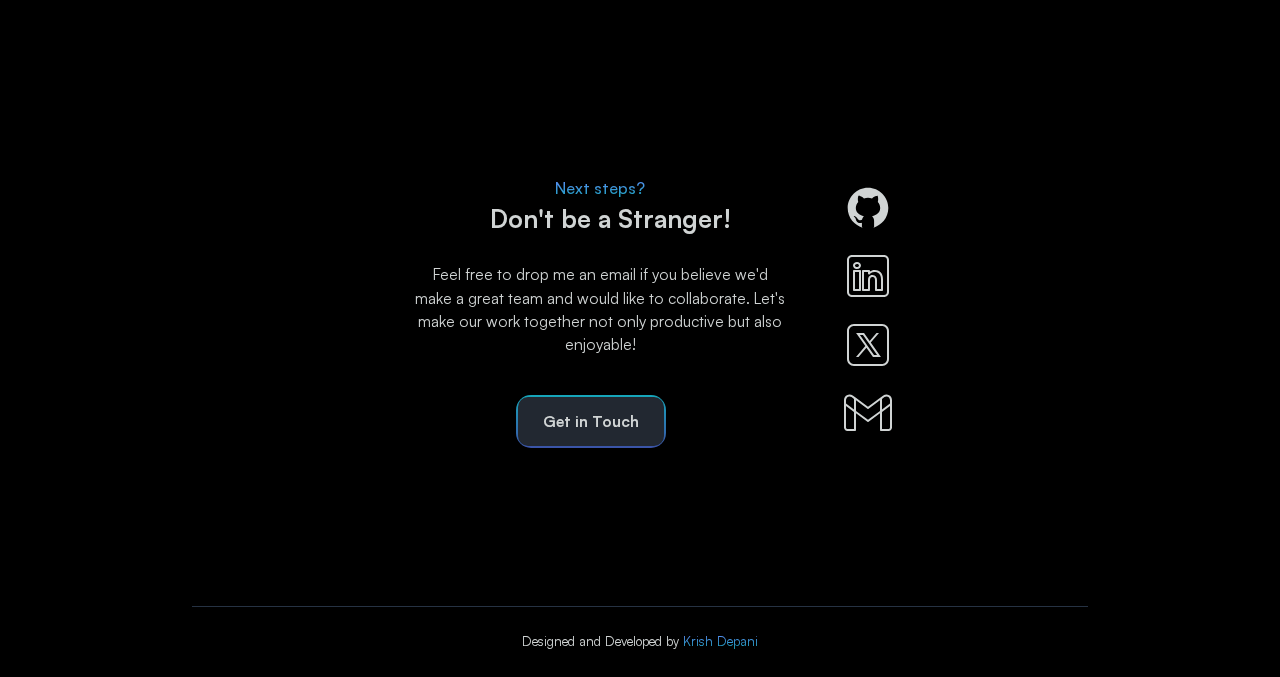
==== commit 8ea3dd70: "Update index.html" ====
--- a/index.html
+++ b/index.html
@@ -19,13 +19,13 @@
     />
     <meta
       name="image"
-      content="https://krish-depani.vercel.app/img/og-img.jpeg"
+      content="https://vlad-neniuk.github.io/web_portfolio_vika//img/og-img.jpeg"
     />
     <!-- TODO: to be changed displays when shared on social media -->
 
     <!-- Open Graph / Facebook -->
     <meta property="og:type" content="website" />
-    <meta property="og:url" content="https://krish-depani.vercel.app/" />
+    <meta property="og:url" content="https://vlad-neniuk.github.io/web_portfolio_vika/" />
     <!-- TODO: to be changed -->
     <meta property="og:title" content="Vika" />
     <meta
@@ -34,13 +34,13 @@
     />
     <meta
       property="og:image"
-      content="https://krish-depani.vercel.app/img/og-img.jpeg"
+      content="https://vlad-neniuk.github.io/web_portfolio_vika//img/og-img.jpeg"
     />
     <!-- TODO: to be changed -->
 
     <!-- Twitter -->
     <meta property="twitter:card" content="summary_large_image" />
-    <meta property="twitter:url" content="https://krish-depani.vercel.app/" />
+    <meta property="twitter:url" content="https://vlad-neniuk.github.io/web_portfolio_vika//" />
     <!-- TODO: to be changed -->
     <meta name="twitter:creator" content="@Krish_Depani" />
     <meta property="twitter:title" content="Krish Depani" />
@@ -50,7 +50,7 @@
     />
     <meta
       property="twitter:image"
-      content="https://krish-depani.vercel.app/img/og-img.jpeg"
+      content="https://vlad-neniuk.github.io/web_portfolio_vika//img/og-img.jpeg"
     />
     <!-- TODO: to be changed -->
 
@@ -81,7 +81,7 @@
     />
     <link rel="manifest" href="img/favicon/site.webmanifest" />
 
-    <link rel="canonical" href="https://krish-depani.vercel.app/" />
+    <link rel="canonical" href="https://vlad-neniuk.github.io/web_portfolio_vika//" />
     <!-- external CSS link -->
     <link rel="stylesheet" href="css/normalize.css" />
     <link rel="stylesheet" href="css/style.css" />
@@ -637,7 +637,7 @@
                 >
                   <img src="img/github.svg" alt="github repo link icon" />
                 </a>
-                <a href="https://krish-depani.vercel.app/" target="_blank">
+                <a href="https://vlad-neniuk.github.io/web_portfolio_vika//" target="_blank">
                   <!-- to be changed -->
                   <img src="img/link.svg" alt="live site demo link icon" />
                 </a>
--- a/css/style.css
+++ b/css/style.css
@@ -0,0 +1,1038 @@
+/* Box Model Hack */
+* {
+  box-sizing: border-box;
+}
+
+/* Clear fix hack */
+.clearfix:after {
+  content: ".";
+  display: block;
+  clear: both;
+  visibility: hidden;
+  line-height: 0;
+  height: 0;
+}
+
+.clear {
+  clear: both;
+}
+
+html {
+  font-size: 62.5%;
+}
+
+html,
+body {
+  scroll-behavior: smooth;
+}
+
+body {
+  /* background-color: rgb(34, 40, 49); */
+  background-color: rgb(0, 0, 0);
+
+  font-family: "Satoshi 400";
+  font-size: 1.5rem;
+  font-weight: 300;
+  line-height: 1.5;
+  /* color: rgb(204, 213, 243); */
+  color: rgb(208, 212, 212);
+}
+
+header,
+main,
+main ~ section,
+footer {
+  padding: 2rem;
+}
+
+h1,
+.declaration {
+  margin: 0;
+  font-family: "GeneralSans 700";
+  font-size: 3.5rem;
+}
+
+h2 {
+  margin: 0;
+  font-size: 2.8rem;
+  font-family: "Satoshi 700";
+}
+
+h3 {
+  font-family: "Satoshi 900";
+  font-size: 2rem;
+}
+
+h4 {
+  margin: 0;
+  margin-left: 2rem;
+  font-family: "Satoshi 700";
+  font-size: 2.5rem;
+}
+
+.separator {
+  margin-bottom: 1rem;
+}
+
+.logo {
+  background: -webkit-linear-gradient(
+    top right,
+    rgba(18, 55, 246, 1),
+    rgba(9, 244, 244, 1)
+  );
+  -webkit-background-clip: text;
+  -webkit-text-fill-color: transparent;
+  background-clip: text;
+}
+
+.featured-projects-box h3 {
+  background: -webkit-linear-gradient(
+    90.98deg,
+    rgba(24, 185, 207, 0.9) -2.14%,
+    #6688ff 103.54%
+  );
+  -webkit-background-clip: text;
+  -webkit-text-fill-color: transparent;
+  background-clip: text;
+}
+
+img {
+  height: auto;
+}
+
+a {
+  text-decoration: none;
+}
+
+a > img {
+  width: 3rem;
+}
+
+a > img:hover {
+  transform: scale(1.05);
+  transition: all 0.4s ease-in-out;
+}
+
+header {
+  padding: 1rem 2rem;
+  border-bottom: 1px solid rgb(0, 0, 0);
+}
+
+nav {
+  display: flex;
+  justify-content: space-between;
+  align-items: center;
+}
+
+nav img {
+  width: 55px;
+  z-index: 2;
+}
+
+.nav-menu {
+  position: fixed;
+  display: flex;
+  top: -2rem;
+  right: -200vh;
+  height: 100vh;
+  width: 75vw;
+
+  list-style: none;
+  padding: 0;
+  display: flex;
+  flex-direction: column;
+  justify-content: center;
+  align-items: center;
+  gap: 2.5rem;
+
+  background: #131313;
+  transition: all 0.5s ease-in-out;
+
+  z-index: 2;
+}
+
+.nav-menu.is-active {
+  top: 0;
+  right: 0;
+  margin: 0;
+  box-shadow: 0 1rem 5rem 0 #131313;
+}
+
+.hamburger {
+  height: 3.5rem;
+  width: 3.5rem;
+  padding: 0;
+  appearance: none;
+  border: none;
+  outline: none;
+  background: none;
+  cursor: pointer;
+  z-index: 2;
+}
+
+.hamburger.is-active {
+  position: fixed;
+  top: 2.3rem;
+  right: 2rem;
+  background: #131313;
+}
+
+.menu-bar {
+  position: relative;
+  width: 100%;
+}
+
+.menu-bar,
+.menu-bar::before,
+.menu-bar::after {
+  height: 0.2rem;
+  border-radius: 0.5rem;
+  background: rgba(24, 185, 207, 0.9);
+  transition: all 0.5s ease-in-out;
+}
+
+.menu-bar::before {
+  position: absolute;
+  content: "";
+  top: -1.1rem;
+  right: 0;
+  width: 70%;
+  transition: all 0.5s ease-in-out;
+}
+
+.menu-bar::after {
+  position: absolute;
+  content: "";
+  bottom: -1.1rem;
+  right: 0;
+  width: 70%;
+  transition: all 0.5s ease-in-out;
+}
+
+.menu-bar.is-active {
+  background: transparent;
+}
+
+.menu-bar.is-active::before {
+  width: 100%;
+  transform: rotate(45deg) translateX(1.5rem);
+}
+
+.menu-bar.is-active::after {
+  width: 100%;
+  transform: rotate(-45deg) translateX(1.5rem);
+}
+
+.nav-link a {
+  color: rgb(208, 212, 212);
+}
+
+.nav-link a:hover {
+  color: rgba(24, 185, 207, 0.9);
+}
+
+.nav-link:nth-child(5):hover {
+  transform: scale(1.08);
+  background: transparent;
+  transition: transform 0.4s ease-in-out;
+}
+
+.nav-link:nth-child(5) a {
+  display: block;
+  padding: 0.8rem 2.5rem;
+  cursor: pointer;
+}
+
+.nav-link:nth-child(5) a {
+  color: rgb(204, 213, 243);
+}
+
+.nav-social-links {
+  padding: 2.5rem 0;
+  width: 80%;
+  display: flex;
+  justify-content: space-evenly;
+}
+
+.social-links img {
+  width: 3.5rem;
+  height: 3.5rem;
+}
+
+.social-links img:hover {
+  transform: scale(1.03);
+  transition: transform 0.4s ease-in-out;
+}
+
+/************************
+/* MAIN SECTION STYLING 
+************************/
+main {
+  min-height: 85vh;
+  display: flex;
+  justify-content: center;
+  align-items: center;
+}
+
+.name-highlight {
+  background: -webkit-linear-gradient(
+    top right,
+    rgba(18, 55, 246, 1),
+    rgba(9, 244, 244, 1)
+  );
+  -webkit-background-clip: text;
+  -webkit-text-fill-color: transparent;
+  background-clip: text;
+}
+
+.declaration {
+  margin: 0;
+  font-size: 2.5rem;
+  line-height: 1.4;
+  color: rgb(208, 212, 212);
+}
+
+.cta-box {
+  margin-top: 4rem;
+}
+
+.cta,
+.cta1 {
+  font-family: "Satoshi 700";
+}
+
+.cta {
+  display: inline-block;
+  width: 12rem;
+  margin: 0.5rem 1.8rem;
+  margin-left: 0;
+  padding: 1rem 1.5rem;
+  border-radius: 1rem;
+  background: linear-gradient(
+    99.41deg,
+    #002cc7 -39.51%,
+    rgba(24, 185, 207, 0.9) 116.85%
+  );
+
+  text-align: center;
+  text-decoration: none;
+  color: rgb(208, 212, 212);
+}
+
+.cta1 {
+  text-transform: uppercase;
+  font-weight: 500;
+}
+
+.cta:hover {
+  transform: scale(1.05);
+  transition: transform 0.4s ease-in-out;
+}
+
+.cta2,
+.nav-link:nth-child(5) {
+  position: relative;
+  border-radius: 1rem;
+  border-image-slice: 1;
+  border-image-source: linear-gradient(
+    180deg,
+    rgba(24, 185, 207, 0.9) 0%,
+    #3b53a8 100%
+  );
+  background: rgb(34, 40, 49);
+}
+
+.cta2::after,
+.nav-link:nth-child(5)::after {
+  position: absolute;
+  content: "";
+  top: -1.8px;
+  bottom: -1.8px;
+  left: -1.8px;
+  right: -1.8px;
+  background: linear-gradient(180deg, rgba(24, 185, 207, 0.9) 0%, #3b53a8 100%);
+  z-index: -1;
+  border-radius: 1.5rem;
+}
+
+.main-social-links {
+  display: none;
+}
+
+/* ABOUT SECTION STYLING */
+#about {
+  display: flex;
+  flex-direction: column;
+  justify-content: center;
+  align-items: center;
+  padding-bottom: 10rem;
+  text-align: justify;
+}
+
+.separator {
+  position: relative;
+  align-self: flex-start;
+}
+
+.separator::after {
+  content: "";
+  position: absolute;
+  bottom: -1rem;
+  left: 0;
+  width: 5rem;
+  height: 0.5rem;
+  border-radius: 3.5rem;
+  background-color: rgb(31, 165, 218);
+}
+
+.about-text {
+  padding-top: 1.2rem;
+  line-height: 1.6;
+}
+
+.about-text span {
+  font-family: "Satoshi 700";
+  color: rgb(29, 228, 255);
+}
+
+.about-text + ul {
+  display: flex;
+  flex-flow: row wrap;
+  justify-content: space-between;
+  gap: 0.7rem;
+  padding: 1.55rem;
+}
+
+.tool {
+  width: 45%;
+  margin-right: 1rem;
+}
+
+.img-box {
+  position: relative;
+  display: flex;
+  justify-content: center;
+  align-items: center;
+  margin-top: 5rem;
+  /* margin-bottom: 0.5rem; */
+  padding: 0.3rem;
+  border-radius: 1.8rem;
+  height: max-content;
+  background: linear-gradient(
+    99.41deg,
+    #002cc7 -39.51%,
+    rgba(24, 185, 207, 0.9) 116.85%
+  );
+}
+
+.img-box::before {
+  content: "";
+  position: absolute;
+  left: 0;
+  top: 0;
+  width: 100%;
+  height: 100%;
+  background: rgba(34, 40, 49, 0.35);
+}
+
+.profile-img {
+  width: 25rem;
+  border-radius: 1.5rem;
+  object-fit: fill;
+}
+
+/* SKILLS SECTION STYLING */
+.skill {
+  width: 100px;
+  height: 20px;
+  display: inline-block;
+  text-align: center;
+  line-height: 20px;
+}
+
+#skills {
+  display: flex;
+  flex-direction: column;
+  padding-bottom: 10rem;
+}
+
+/* PROJECTS SECTION STYLING */
+.featured-projects-box,
+.other-projects-box {
+  display: flex;
+  flex-direction: column;
+  justify-content: center;
+  align-items: center;
+  gap: 3.5rem;
+  padding-bottom: 10rem;
+}
+
+.project {
+  display: flex;
+  flex-direction: column-reverse;
+  max-width: 35rem;
+  max-height: 58rem;
+  background: rgb(255, 255, 255, 0.1);
+  box-shadow: 0 1rem 2rem 0 rgba(27, 27, 27, 0.1);
+  border-radius: 1.2rem;
+}
+
+.project-details-box {
+  padding: 2.5rem;
+  padding-bottom: 0;
+}
+
+.project-main-info span,
+h3 {
+  margin: 0;
+  text-transform: uppercase;
+}
+
+.project-main-info p > a {
+  font-family: "Satoshi 700";
+  color: rgb(29, 228, 255);
+}
+
+.project-main-info p > a:hover {
+  text-decoration: underline;
+}
+
+.project-links {
+  display: flex;
+  align-items: center;
+  gap: 2rem;
+}
+
+.project-tools p {
+  background: linear-gradient(
+    150deg,
+    rgba(29, 228, 255, 0.81) -6.94%,
+    rgba(59, 83, 168, 0.9) 97.22%
+  );
+  -webkit-background-clip: text;
+  -webkit-text-fill-color: transparent;
+  background-clip: text;
+  padding-bottom: 0.3rem;
+  font-family: "Satoshi 700";
+}
+
+.project-image-box {
+  position: relative;
+}
+
+.project-img-link {
+  display: block;
+  width: 100%;
+  height: 100%;
+}
+
+.project-img-link > img {
+  width: 100%;
+  height: 100%;
+  object-fit: cover;
+  border-radius: 1.2rem 1.2rem 0 0;
+}
+
+.project-img-link > img:hover {
+  transform: none;
+}
+
+.notable-projects-box {
+  display: flex;
+  flex-direction: column;
+  gap: 2rem;
+}
+
+.side-project {
+  padding: 4.5rem 2.75rem;
+  max-width: 35rem;
+  background-color: rgb(255, 255, 255, 0.1);
+  box-shadow: 0 1rem 2rem 0 rgba(27, 27, 27, 0.1);
+  border-radius: 1rem;
+  display: flex;
+  flex-direction: column;
+  justify-content: space-between;
+}
+
+.side-project > div {
+  display: flex;
+  justify-content: space-between;
+  align-items: center;
+  padding-right: 2rem;
+}
+
+.side-project img {
+  width: 3.5rem;
+}
+
+.side-project h3,
+.side-project span {
+  margin: 2.2rem 0 0;
+  background: -webkit-linear-gradient(
+    90.98deg,
+    rgba(24, 185, 207, 0.9) -2.14%,
+    #6688ff 103.54%
+  );
+  -webkit-background-clip: text;
+  -webkit-text-fill-color: transparent;
+  background-clip: text;
+}
+
+.side-project span {
+  font-family: "Satoshi 500";
+}
+
+/* CONTACT SECTION STYLING */
+#contact {
+  display: flex;
+  flex-direction: column;
+  justify-content: center;
+  align-items: center;
+  padding-bottom: 10rem;
+
+  text-align: center;
+}
+
+#contact > div {
+  padding-bottom: 4rem;
+}
+
+#contact span {
+  font-family: "Satoshi 500";
+  font-size: 1.6rem;
+  background: -webkit-linear-gradient(
+    90.98deg,
+    rgba(24, 185, 207, 0.9) -2.14%,
+    #6688ff 103.54%
+  );
+  -webkit-background-clip: text;
+  -webkit-text-fill-color: transparent;
+  background-clip: text;
+}
+
+/* h4 {
+  margin: 1rem;
+  font-family: "Satoshi 900";
+  font-size: 3rem;
+} */
+
+h4 + p {
+  padding: 1rem 0 2rem;
+}
+
+#contact > aside {
+  display: flex;
+  justify-content: center;
+  gap: 1.2rem;
+}
+
+/* FOOTER STYLING */
+footer {
+  width: 100%;
+  padding: 1.2rem;
+  border-top: 0.1rem solid rgb(38, 50, 67);
+
+  font-size: 1.3rem;
+  text-align: center;
+  color: rgb(208, 212, 212);
+}
+
+footer span {
+  background: -webkit-linear-gradient(
+    90.98deg,
+    rgba(24, 185, 207, 0.9) -2.14%,
+    #6688ff 103.54%
+  );
+  -webkit-background-clip: text;
+  -webkit-text-fill-color: transparent;
+  background-clip: text;
+}
+
+.contact-form {
+  padding: 4.5rem 2.75rem;
+  max-width: 35rem;
+  background: rgba(38, 50, 67, 1);
+  box-shadow: 0 1rem 2rem 0 rgba(27, 27, 27, 0.1);
+  /* center the elements of form */
+
+  display: flex;
+  flex-direction: column;
+  justify-content: space-between;
+}
+
+/******************************************
+/* ADDITIONAL STYLES
+/* MEDIA QUERIES
+/*******************************************/
+@media screen and (min-width: 720px) {
+  body {
+    display: flex;
+    flex-direction: column;
+    justify-content: center;
+    align-items: center;
+    font-size: 1.55rem;
+  }
+
+  header {
+    width: 100%;
+  }
+
+  .nav-social-links {
+    display: none;
+  }
+
+  main {
+    min-height: 90vh;
+    width: 90vw;
+
+    justify-content: space-between;
+  }
+
+  main section {
+    width: 47rem;
+  }
+
+  h1,
+  .declaration {
+    font-size: 3.5rem;
+  }
+
+  .cta,
+  .cta1,
+  .cta2 {
+    width: fit-content;
+    padding: 1.3rem 2.5rem;
+  }
+
+  .main-social-links,
+  .contact-social-links {
+    display: flex;
+    flex-direction: column;
+    gap: 1.1rem;
+  }
+
+  #about {
+    flex-flow: row wrap;
+    justify-content: space-between;
+  }
+
+  .separator {
+    width: 100%;
+  }
+
+  #about .separator + div {
+    width: 55vw;
+  }
+
+  .featured-projects-box {
+    flex-flow: row wrap;
+    justify-content: space-evenly;
+  }
+
+  .other-projects-box .separator::after {
+    width: 0;
+  }
+
+  .other-projects-box h2 {
+    text-align: center;
+    text-decoration: underline;
+  }
+
+  .notable-projects-box {
+    flex-flow: row wrap;
+    justify-content: center;
+  }
+
+  .side-project {
+    width: 35rem;
+  }
+
+  #contact {
+    margin: 3rem 0;
+
+    flex-direction: row;
+    justify-content: center;
+    gap: 2.5rem;
+  }
+
+  #contact div {
+    width: 55vw;
+    padding: 2.5rem;
+  }
+}
+
+@media screen and (min-width: 1024px) {
+  body > * {
+    width: 85vw;
+  }
+
+  header {
+    width: 100%;
+    padding: 2rem 3.5rem;
+  }
+
+  main section {
+    width: 52rem;
+  }
+
+  h1 {
+    font-size: 5.5rem;
+  }
+
+  h2 {
+    font-size: 3.2rem;
+  }
+
+  .declaration {
+    font-size: 3.2rem;
+  }
+
+  #about .separator + div {
+    width: 48vw;
+  }
+
+  .separator ~ .project {
+    position: relative;
+    min-width: 100%;
+    gap: 2.5rem;
+    margin-top: 4.5rem;
+    background: none;
+  }
+
+  .separator ~ .project:nth-child(even) {
+    flex-direction: row;
+  }
+
+  .separator ~ .project:nth-child(odd) {
+    flex-direction: row-reverse;
+
+    text-align: right;
+  }
+
+  .project {
+    box-shadow: none;
+  }
+
+  .project-details-box {
+    position: relative;
+    margin-top: 2.5rem;
+    padding: 0;
+    max-width: 50%;
+  }
+
+  .project-main-info {
+    position: relative;
+    padding: 2rem;
+    border-radius: 0.8rem;
+    /* background: rgb(255, 255, 255, 0.05);
+    box-shadow: 0 1rem 3rem 0 rgba(27, 27, 27, 0.2); */
+    backdrop-filter: blur(5px) saturate(200%);
+    -webkit-backdrop-filter: blur(2px) saturate(200%);
+    background-color: rgba(17, 25, 40, 0.7);
+    border-radius: 12px;
+    border: 1px solid rgba(255, 255, 255, 0.125);
+    z-index: 1;
+  }
+
+  .project-main-info::before {
+    position: absolute;
+    content: "";
+    width: 100%;
+    height: 100%;
+    bottom: 0;
+    border-radius: 0.8rem;
+    /* transform: skew(-16deg); */
+    /* background-color: rgb(255, 255, 255, 0.05); */
+    z-index: -2;
+  }
+
+  .separator ~ .project:nth-child(even) .project-main-info::before {
+    top: 0;
+    left: 3.7rem;
+  }
+
+  .separator ~ .project:nth-child(odd) .project-main-info::before {
+    top: 0;
+    right: 2.7rem;
+    bottom: 0;
+    border-radius: 0.8rem;
+    /* transform: skew(-10deg);
+    background-color: rgb(38, 50, 67); */
+    z-index: -2;
+  }
+
+  .separator ~ .project:nth-child(odd) .project-links {
+    justify-content: flex-end;
+  }
+
+  .separator ~ .project:nth-child(even) .project-image-box {
+    position: absolute;
+    right: 0;
+    top: 0;
+    bottom: 0;
+    align-self: stretch;
+  }
+
+  .separator ~ .project:nth-child(odd) .project-image-box {
+    position: absolute;
+    left: 0;
+    top: 0;
+    bottom: 0;
+    align-self: stretch;
+  }
+
+  .separator ~ .project.project3 .project-main-info::before {
+    left: 3.7rem;
+  }
+
+  .project-tools p {
+    display: inline-block;
+  }
+
+  .project-image-box::before {
+    top: -3rem;
+    bottom: 0;
+    height: 120%;
+  }
+
+  .project-img-link > img {
+    border-radius: 1.2rem;
+  }
+
+  .project-img-link > img:hover {
+    transform: scale(1.05);
+  }
+
+  .notable-projects-box {
+    width: 100%;
+    flex-flow: row;
+  }
+
+  .side-project {
+    max-width: 33.33%;
+    background-color: rgb(255, 255, 255, 0.1);
+    box-shadow: 0 1rem 2rem 0 rgba(27, 27, 27, 0.1);
+    border-radius: 1rem;
+  }
+
+  .img-box {
+    position: relative;
+    right: 0;
+    top: -7.5rem;
+  }
+
+  #contact div {
+    width: 40vw;
+    padding-right: 3rem;
+  }
+}
+
+@media screen and (min-width: 1280px) {
+  body > * {
+    width: 70vw;
+  }
+
+  header {
+    width: 100%;
+    padding: 2rem 5.5rem;
+  }
+
+  nav {
+    justify-content: space-between;
+  }
+
+  .nav-menu {
+    justify-content: flex-end;
+  }
+
+  nav > a {
+    display: block;
+  }
+
+  .nav-menu {
+    position: static;
+    width: 30%;
+    height: auto;
+    justify-self: flex-end;
+    flex-direction: row;
+    gap: 5.5rem;
+
+    background: none;
+  }
+
+  .hamburger {
+    display: none;
+  }
+
+  main > section {
+    width: 60rem;
+  }
+
+  main .cta2 {
+    display: none;
+  }
+
+  .declaration + p {
+    width: 75%;
+  }
+
+  #about .separator + div {
+    width: 55%;
+  }
+
+  .side-project {
+    background-color: rgb(255, 255, 255, 0.1);
+    box-shadow: 0 1rem 2rem 0 rgba(27, 27, 27, 0.1);
+    border-radius: 1rem;
+  }
+
+  #contact div {
+    width: 43rem;
+  }
+}
+
+@media screen and (min-width: 1440px) {
+  body {
+    font-size: 1.6rem;
+  }
+
+  body > * {
+    width: 103rem;
+  }
+
+  header,
+  footer {
+    width: 100%;
+  }
+
+  main > section {
+    width: 65rem;
+  }
+
+  h1,
+  .declaration {
+    font-size: 4rem;
+  }
+
+  .project {
+    height: 35rem;
+  }
+
+  .project-image-box {
+    min-height: 100%;
+  }
+
+  .project-image-box img {
+    height: 100%;
+  }
+
+  .side-project {
+    background-color: rgb(255, 255, 255, 0.1);
+    box-shadow: 0 1rem 2rem 0 rgba(27, 27, 27, 0.1);
+    border-radius: 1rem;
+  }
+
+  .cta2 {
+    width: fit-content;
+  }
+}
--- a/css/font-root-styles/general-sans.css
+++ b/css/font-root-styles/general-sans.css
@@ -0,0 +1,30 @@
+/**
+ * @license
+ *
+ * Font Family: General Sans
+ * Designed by: Frode Helland
+ * URL: https://www.fontshare.com/fonts/general-sans
+ * © 2022 Indian Type Foundryneral Sans Bold Italic
+ *
+*/
+
+@font-face {
+  font-family: 'GeneralSans 600';
+  src: url('../../fonts/general-sans/GeneralSans-Semibold.woff2') format('woff2'),
+       url('../../fonts/general-sans/GeneralSans-Semibold.woff') format('woff'),
+       url('../../fonts/general-sans/GeneralSans-Semibold.ttf') format('truetype');
+       font-weight: 600;
+       font-display: swap;
+       font-style: normal;
+}
+
+
+@font-face {
+  font-family: 'GeneralSans 700';
+  src: url('../../fonts/general-sans/GeneralSans-Bold.woff2') format('woff2'),
+       url('../../fonts/general-sans/GeneralSans-Bold.woff') format('woff'),
+       url('../../fonts/general-sans/GeneralSans-Bold.ttf') format('truetype');
+       font-weight: 700;
+       font-display: swap;
+       font-style: normal;
+}--- a/css/font-root-styles/okinesans.css
+++ b/css/font-root-styles/okinesans.css
@@ -0,0 +1,58 @@
+/*! Generated by Font Squirrel (https://www.fontsquirrel.com) on September 13, 2022 */
+
+
+
+@font-face {
+    font-family: 'Okine 700';
+    src: url('../../fonts/okine/madeokinesanspersonaluse-black-webfont.woff2') format('woff2'),
+         url('../../fonts/okine/madeokinesanspersonaluse-black-webfont.woff') format('woff');
+    font-weight: 700;
+    font-style: normal;
+
+}
+
+
+
+
+@font-face {
+    font-family: 'Okine 600';
+    src: url('../../fonts/okine/madeokinesanspersonaluse-bold-webfont.woff2') format('woff2'),
+         url('../../fonts/okine/madeokinesanspersonaluse-bold-webfont.woff') format('woff');
+    font-weight: 600;
+    font-style: normal;
+
+}
+
+
+
+@font-face {
+    font-family: 'Okine 500';
+    src: url('../../fonts/okine/madeokinesanspersonaluse-medium-webfont.woff2') format('woff2'),
+         url('../../fonts/okine/madeokinesanspersonaluse-medium-webfont.woff') format('woff');
+         font-weight: 500;
+    font-style: normal;
+
+}
+
+
+
+
+@font-face {
+    font-family: 'Okine 400';
+    src: url('../../fonts/okine/madeokinesanspersonaluse-regular-webfont.woff2') format('woff2'),
+    url('../../fonts/okine/madeokinesanspersonaluse-regular-webfont.woff') format('woff');
+    font-weight: 400;
+    font-style: normal;
+
+}
+
+
+
+@font-face {
+    font-family: 'Okine 300';
+    src: url('../../fonts/okine/madeokinesanspersonaluse-light-webfont.woff2') format('woff2'),
+         url('../../fonts/okine/madeokinesanspersonaluse-light-webfont.woff') format('woff');
+    font-weight: 300;
+    font-style: normal;
+
+}--- a/css/font-root-styles/satoshi.css
+++ b/css/font-root-styles/satoshi.css
@@ -0,0 +1,63 @@
+/**
+ * @license
+ *
+ * Font Family: Satoshi
+ * Designed by: Deni Anggara
+ * URL: https://www.fontshare.com/fonts/satoshi
+ * © 2022 Indian Type Foundry
+*/
+
+
+@font-face {
+  font-family: 'Satoshi 300';
+  src: url('../../fonts/satoshi/Satoshi-Light.woff2') format('woff2'),
+       url('../../fonts/satoshi/Satoshi-Light.woff') format('woff'),
+       url('../../fonts/satoshi/Satoshi-Light.ttf') format('truetype');
+       font-weight: 300;
+       font-display: swap;
+       font-style: normal;
+}
+
+
+@font-face {
+  font-family: 'Satoshi 400';
+  src: url('../../fonts/satoshi/Satoshi-Regular.woff2') format('woff2'),
+       url('../../fonts/satoshi/Satoshi-Regular.woff') format('woff'),
+       url('../../fonts/satoshi/Satoshi-Regular.ttf') format('truetype');
+       font-weight: 400;
+       font-display: swap;
+       font-style: normal;
+}
+
+
+@font-face {
+  font-family: 'Satoshi 500';
+  src: url('../../fonts/satoshi/Satoshi-Medium.woff2') format('woff2'),
+       url('../../fonts/satoshi/Satoshi-Medium.woff') format('woff'),
+       url('../../fonts/satoshi/Satoshi-Medium.ttf') format('truetype');
+       font-weight: 500;
+       font-display: swap;
+       font-style: normal;
+}
+
+
+@font-face {
+  font-family: 'Satoshi 700';
+  src: url('../../fonts/satoshi/Satoshi-Bold.woff2') format('woff2'),
+       url('../../fonts/satoshi/Satoshi-Bold.woff') format('woff'),
+       url('../../fonts/satoshi/Satoshi-Bold.ttf') format('truetype');
+       font-weight: 700;
+       font-display: swap;
+       font-style: normal;
+}
+
+
+@font-face {
+  font-family: 'Satoshi 900';
+  src: url('../../fonts/satoshi/Satoshi-Black.woff2') format('woff2'),
+       url('../../fonts/satoshi/Satoshi-Black.woff') format('woff'),
+       url('../../fonts/satoshi/Satoshi-Black.ttf') format('truetype');
+       font-weight: 900;
+       font-display: swap;
+       font-style: normal;
+}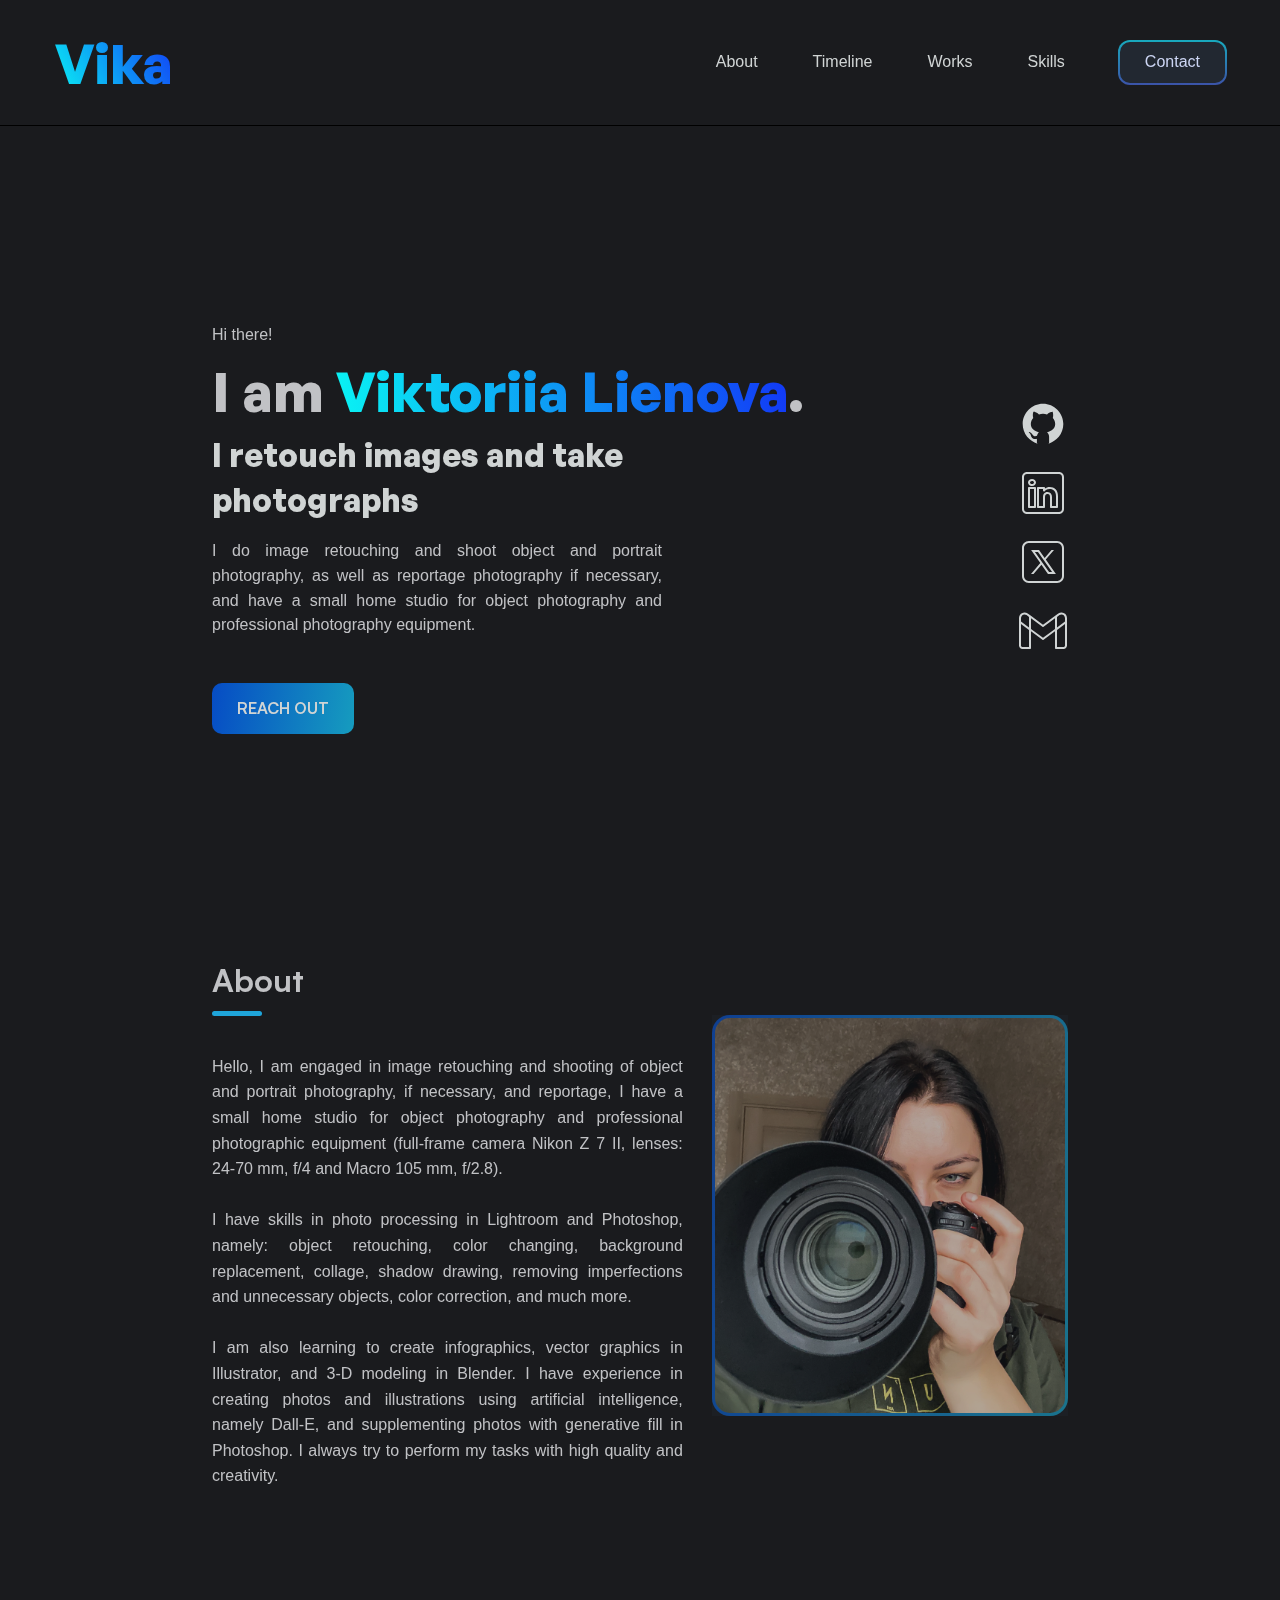
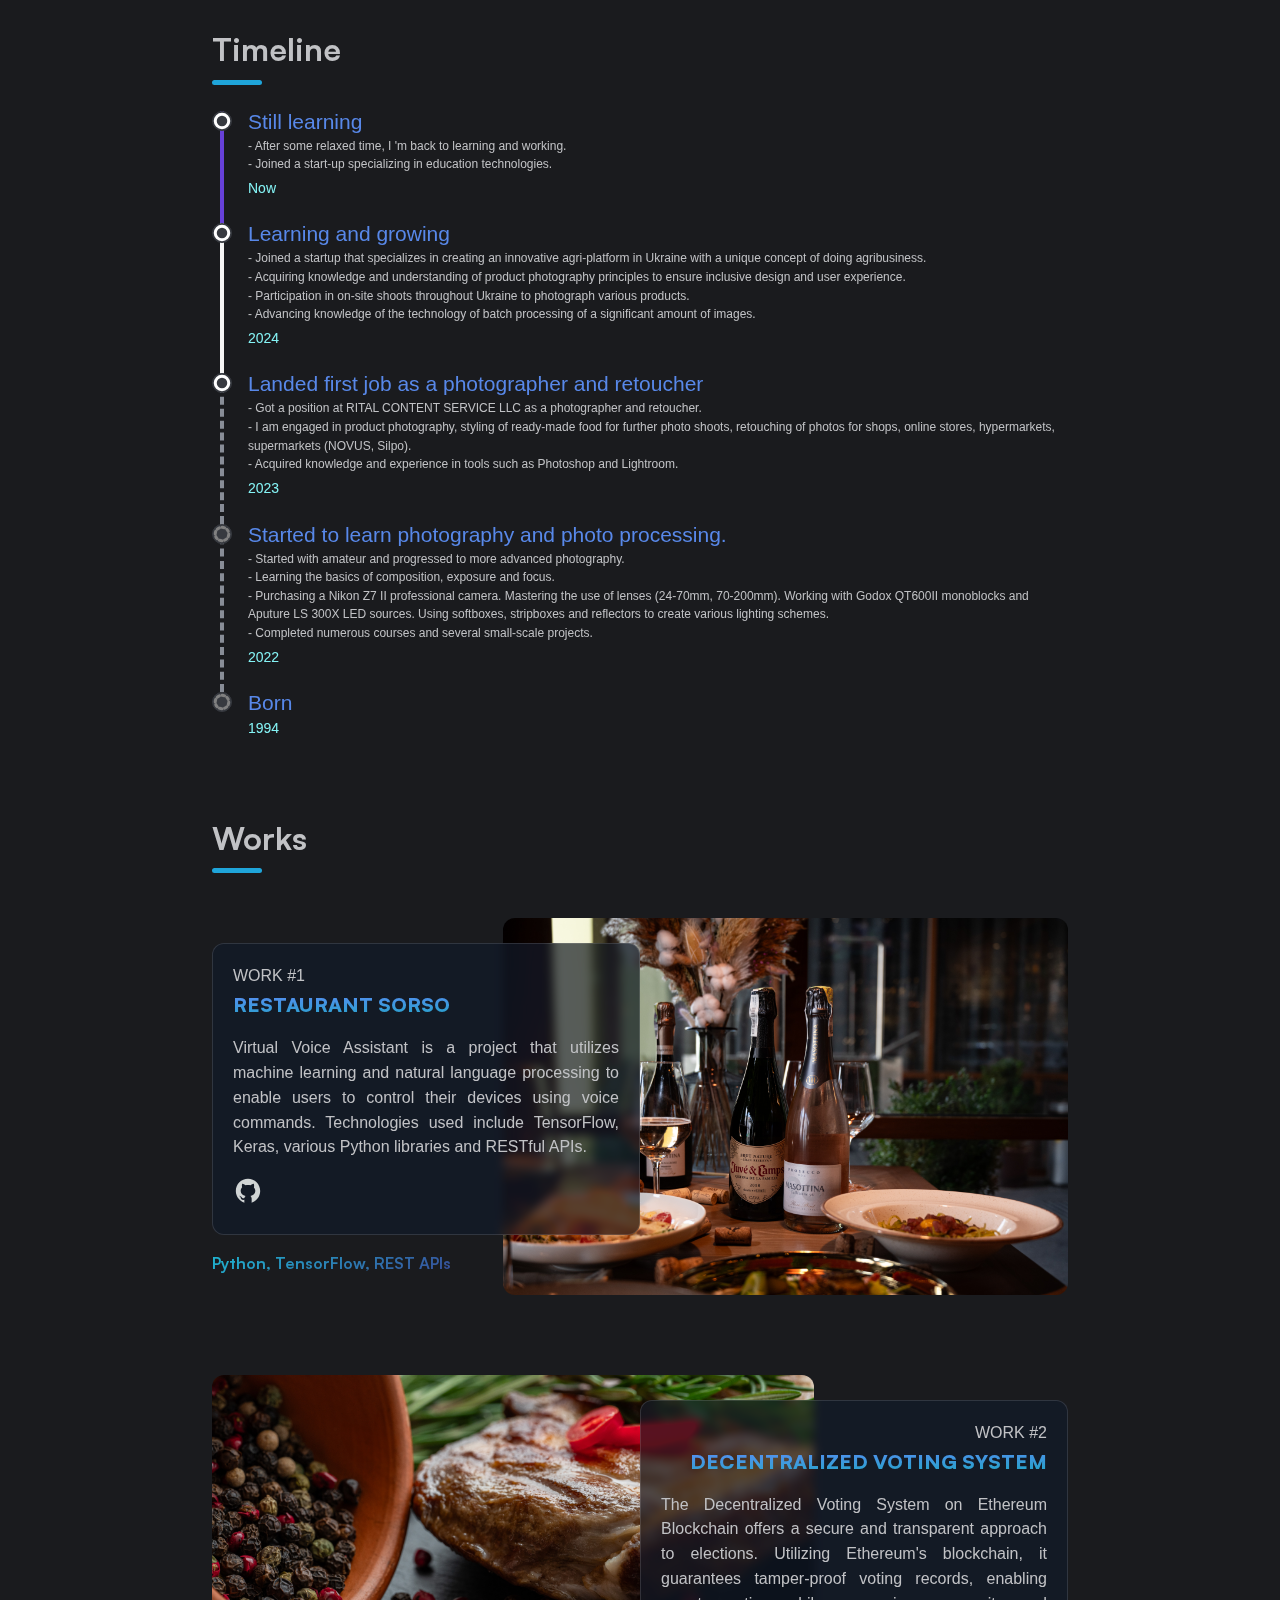
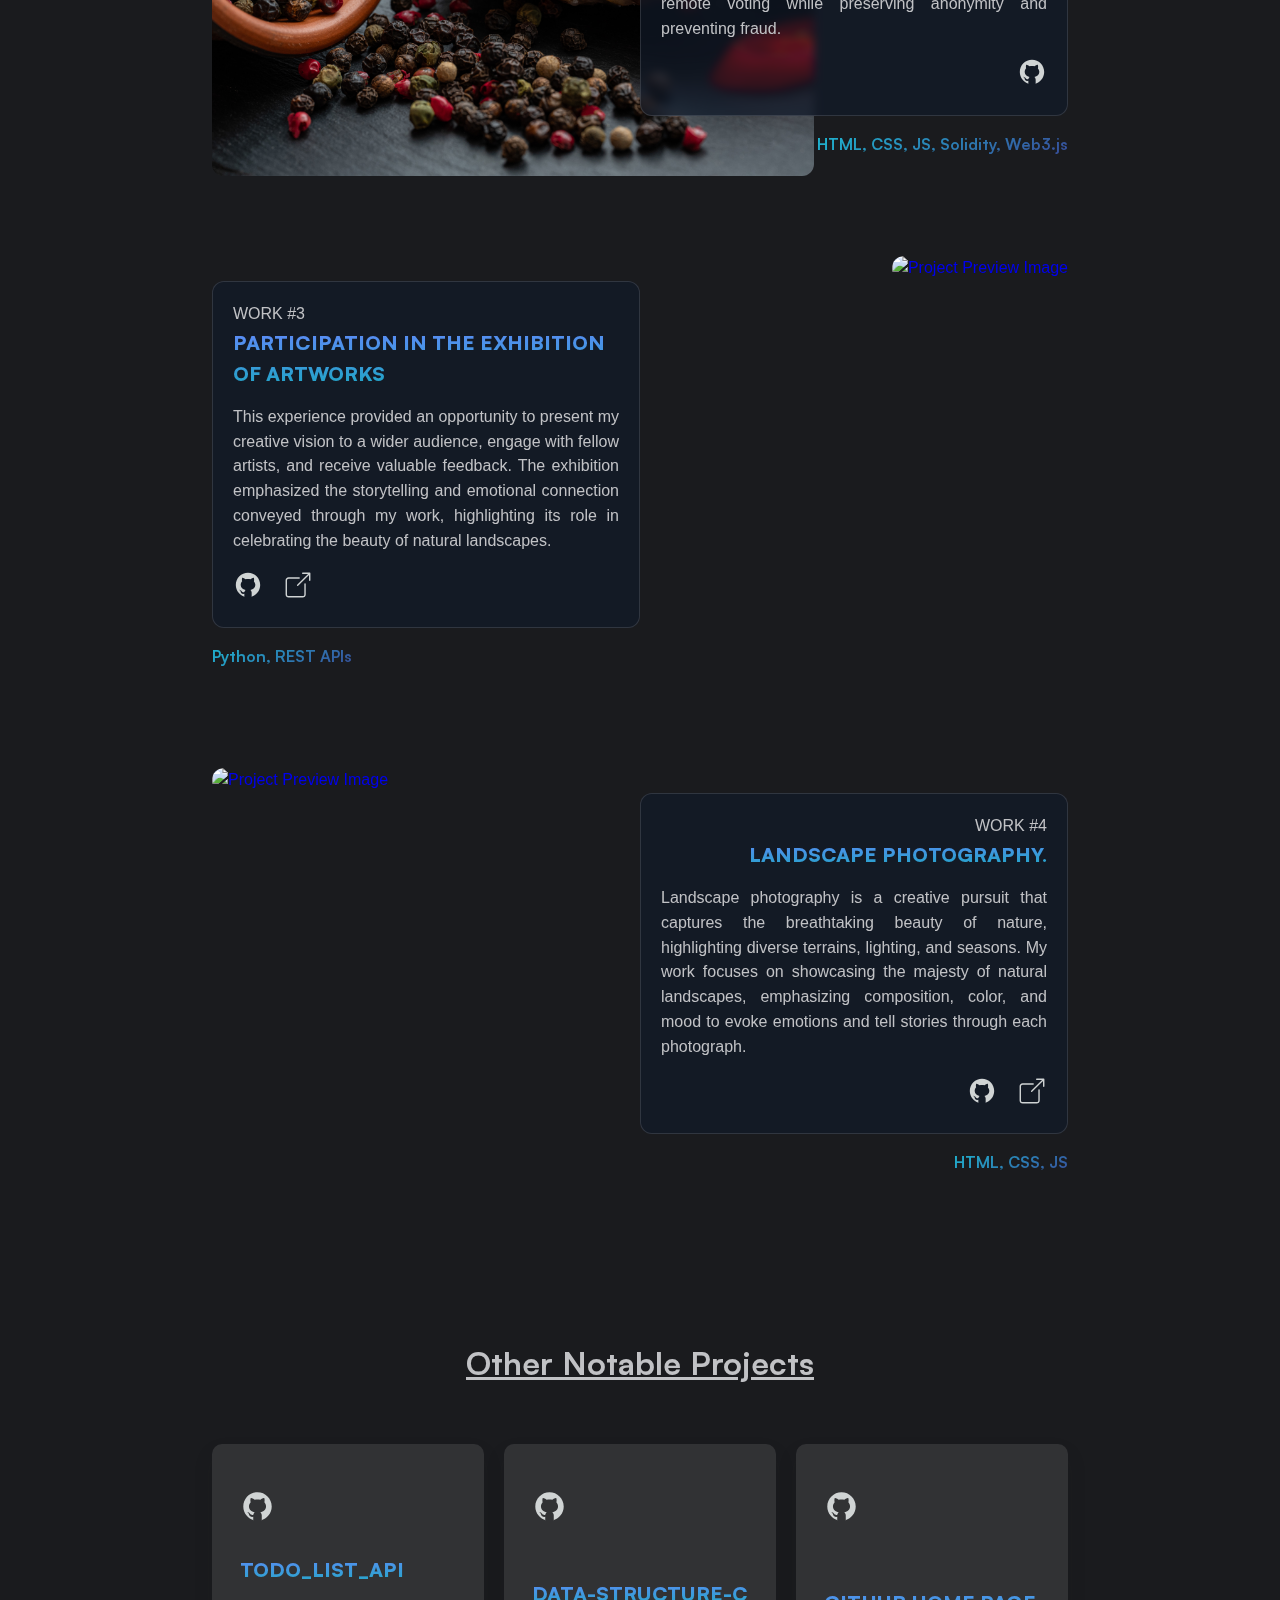
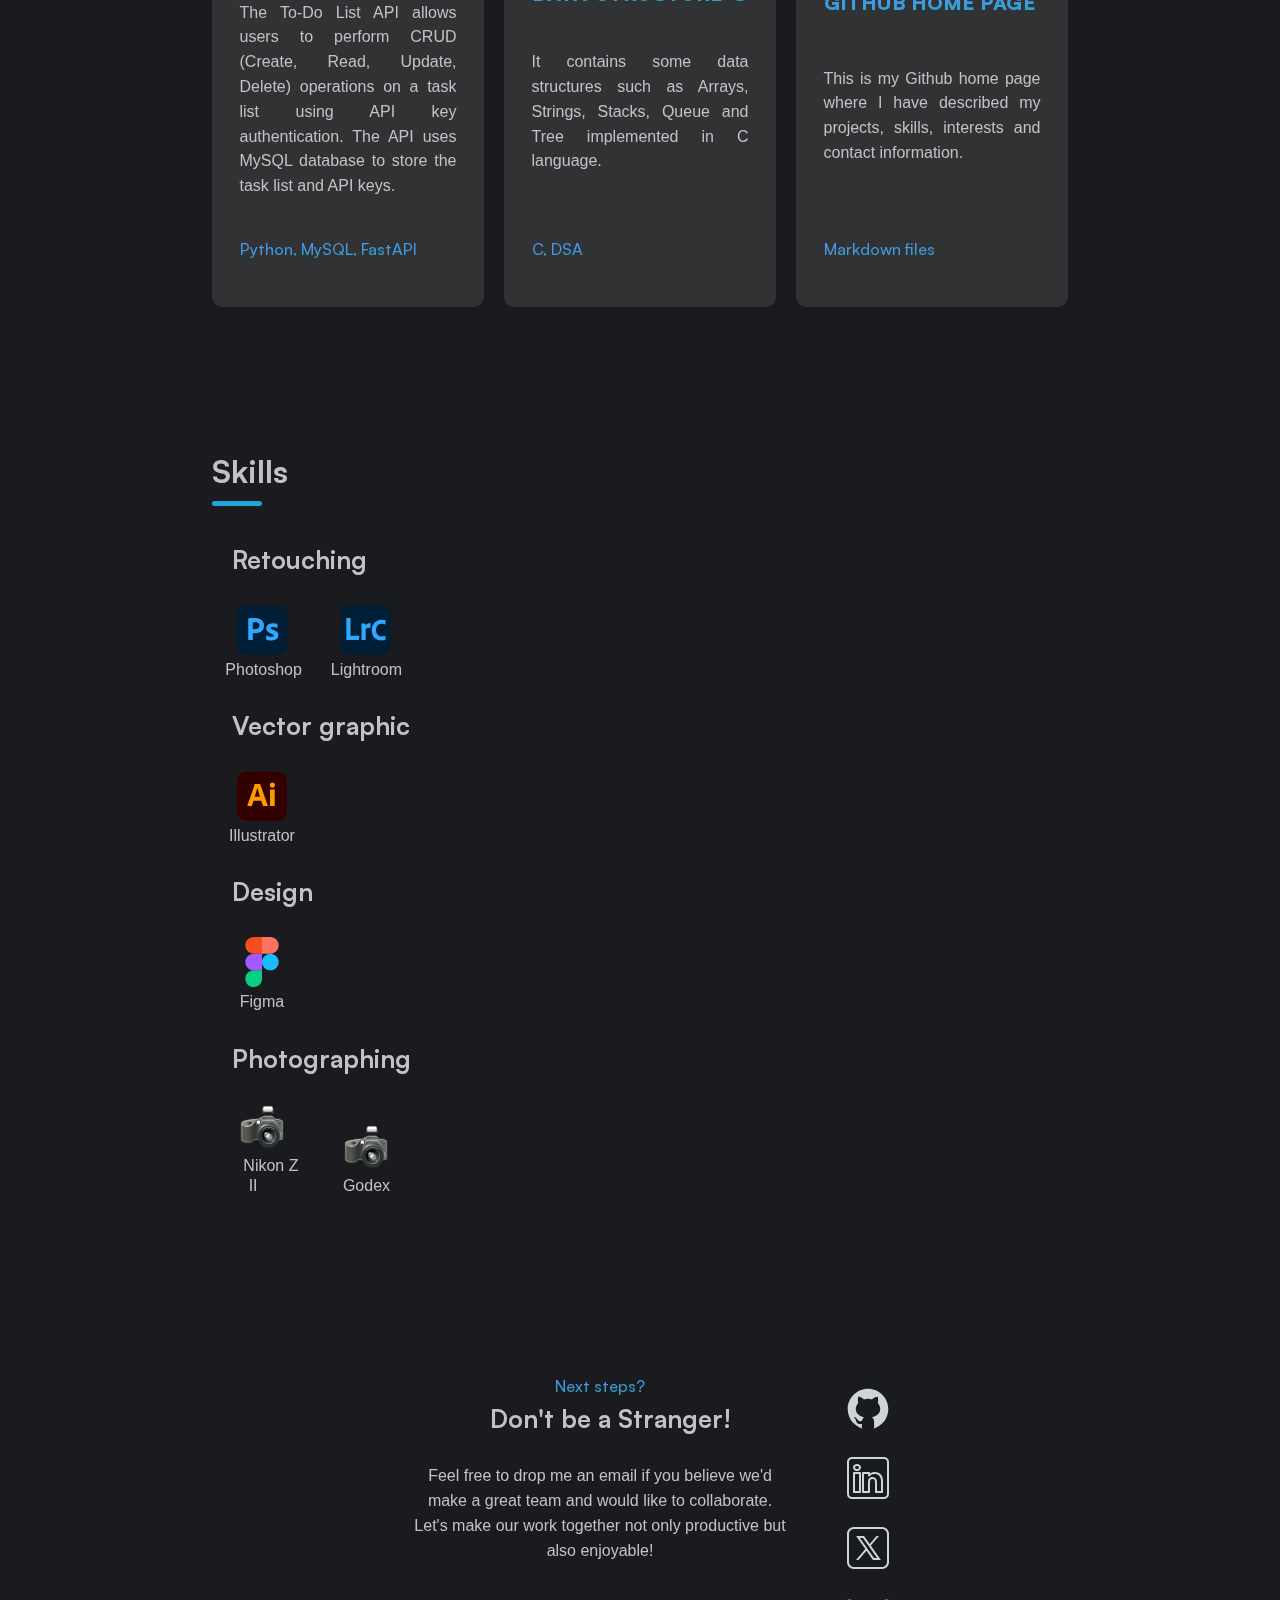
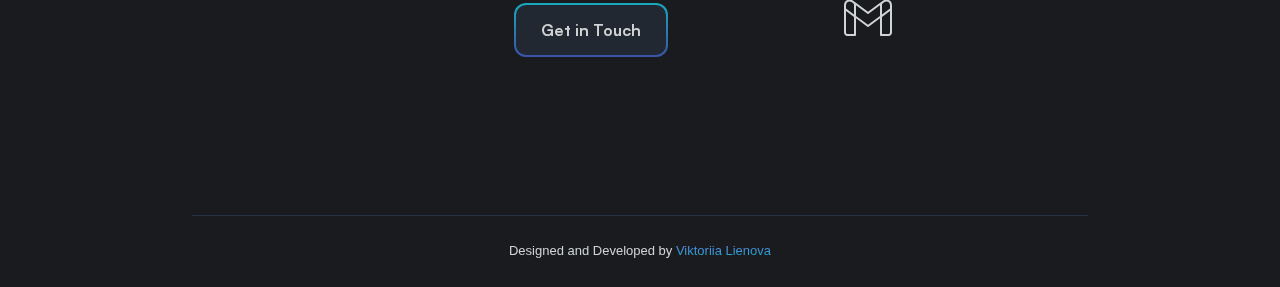
==== commit 5945c0f2: "Add files via upload" ====
--- a/index.html
+++ b/index.html
@@ -19,13 +19,13 @@
     />
     <meta
       name="image"
-      content="https://vlad-neniuk.github.io/web_portfolio_vika//img/og-img.jpeg"
+      content="https://krish-depani.vercel.app/img/og-img.jpeg"
     />
     <!-- TODO: to be changed displays when shared on social media -->
 
     <!-- Open Graph / Facebook -->
     <meta property="og:type" content="website" />
-    <meta property="og:url" content="https://vlad-neniuk.github.io/web_portfolio_vika/" />
+    <meta property="og:url" content="https://krish-depani.vercel.app/" />
     <!-- TODO: to be changed -->
     <meta property="og:title" content="Vika" />
     <meta
@@ -34,13 +34,13 @@
     />
     <meta
       property="og:image"
-      content="https://vlad-neniuk.github.io/web_portfolio_vika//img/og-img.jpeg"
+      content="https://krish-depani.vercel.app/img/og-img.jpeg"
     />
     <!-- TODO: to be changed -->
 
     <!-- Twitter -->
     <meta property="twitter:card" content="summary_large_image" />
-    <meta property="twitter:url" content="https://vlad-neniuk.github.io/web_portfolio_vika//" />
+    <meta property="twitter:url" content="https://krish-depani.vercel.app/" />
     <!-- TODO: to be changed -->
     <meta name="twitter:creator" content="@Krish_Depani" />
     <meta property="twitter:title" content="Krish Depani" />
@@ -50,7 +50,7 @@
     />
     <meta
       property="twitter:image"
-      content="https://vlad-neniuk.github.io/web_portfolio_vika//img/og-img.jpeg"
+      content="https://krish-depani.vercel.app/img/og-img.jpeg"
     />
     <!-- TODO: to be changed -->
 
@@ -81,7 +81,7 @@
     />
     <link rel="manifest" href="img/favicon/site.webmanifest" />
 
-    <link rel="canonical" href="https://vlad-neniuk.github.io/web_portfolio_vika//" />
+    <link rel="canonical" href="https://krish-depani.vercel.app/" />
     <!-- external CSS link -->
     <link rel="stylesheet" href="css/normalize.css" />
     <link rel="stylesheet" href="css/style.css" />
@@ -105,7 +105,11 @@
           </li>
 
           <li class="nav-link">
-            <a href="#projects">Projects</a>
+            <a href="#timeline">Timeline</a>
+          </li>
+
+          <li class="nav-link">
+            <a href="#projects">Works</a>
           </li>
 
           <li class="nav-link">
@@ -115,7 +119,7 @@
           <li class="nav-link">
             <a href="#contact">Contact</a>
           </li>
-
+ <!--
           <li class="nav-link">
             <a
               href="https://drive.google.com/file/d/1iSG6rxLIQbSQW_XoMattf0f8wQMnZ-eU/view?usp=sharing"
@@ -123,7 +127,7 @@
               >Resume</a
             >
           </li>
-
+-->
           <li class="nav-social-links social-links">
             <a
               href="https://github.com/Krish-Depani/"
@@ -237,7 +241,7 @@
             </a>
 
             <a
-              href="mailto:krishdepani@gmail.com"
+              href="mailto:levika888@gmail.com"
               target="_blank"
               class="social behance"
             >
@@ -420,7 +424,7 @@
         </a>
 
         <a
-          href="mailto:krishdepani@gmail.com"
+          href="mailto:levika888@gmail.com"
           target="_blank"
           class="social behance"
         >
@@ -489,16 +493,232 @@
       </div>
     </section>
 
+    <section id="timeline">
+      <div class="separator">
+        <h2>Timeline</h2>
+      </div>
+
+      <div class="mantine-Container-root mantine-1akhs4y">
+        <div style="transform:translateY(16px) translateZ(0)">
+            <div class="mantine-1yywajb">
+                <div class="mantine-Timeline-item mantine-Timeline-itemLineActive mantine-Timeline-itemActive mantine-dedbac">
+                    <div class="__mantine-ref-itemBullet mantine-Timeline-itemBullet __mantine-ref-itemBulletWithChild mantine-Timeline-itemBulletWithChild mantine-6rsgjv">
+                        <svg xmlns="http://www.w3.org/2000/svg" class="icon icon-tabler icon-tabler-circle" width="48" height="48" viewBox="0 0 24 24" stroke="white" stroke-width="4" fill="none" stroke-linecap="round" stroke-linejoin="round">
+                            <path stroke="none" d="M0 0h24v24H0z" fill="none"></path>
+                            <circle cx="12" cy="12" r="9"></circle>
+                        </svg>
+                    </div>
+                    <div class="mantine-1s8spa1 mantine-Timeline-itemBody">
+                        <div class="mantine-Text-root mantine-Timeline-itemTitle mantine-i0hej2">Still learning</div>
+                        <div class="mantine-1s8spa1 mantine-Timeline-itemContent">
+                            <ul class="mantine-List-root mantine-m2cxvz">
+                                <li class="mantine-List-item mantine-List-withIcon mantine-188vg6v">
+                                    <div class="__mantine-ref-itemWrapper mantine-1hf9p21 mantine-List-itemWrapper">
+                                        <span class="mantine-amxt3q mantine-List-itemIcon"></span>
+                                        <span>
+                                            <div class="mantine-Text-root mantine-1jt6jod">- After some relaxed time, I &#x27;m back to learning and working.</div>
+                                        </span>
+                                    </div>
+                                </li>
+                                <li class="mantine-List-item mantine-List-withIcon mantine-188vg6v">
+                                    <div class="__mantine-ref-itemWrapper mantine-1hf9p21 mantine-List-itemWrapper">
+                                        <span class="mantine-amxt3q mantine-List-itemIcon"></span>
+                                        <span>
+                                            <div class="mantine-Text-root mantine-1jt6jod">- Joined a start-up specializing in education technologies.</div>
+                                        </span>
+                                    </div>
+                                </li>
+                            </ul>
+                            <div class="mantine-Text-root mantine-17v32tz">Now</div>
+                        </div>
+                    </div>
+                </div>
+                <div class="mantine-Timeline-item mantine-Timeline-itemActive mantine-kagpcx">
+                    <div class="__mantine-ref-itemBullet mantine-Timeline-itemBullet __mantine-ref-itemBulletWithChild mantine-Timeline-itemBulletWithChild mantine-6rsgjv">
+                        <svg xmlns="http://www.w3.org/2000/svg" class="icon icon-tabler icon-tabler-circle" width="48" height="48" viewBox="0 0 24 24" stroke="white" stroke-width="4" fill="none" stroke-linecap="round" stroke-linejoin="round">
+                            <path stroke="none" d="M0 0h24v24H0z" fill="none"></path>
+                            <circle cx="12" cy="12" r="9"></circle>
+                        </svg>
+                    </div>
+                    <div class="mantine-1s8spa1 mantine-Timeline-itemBody">
+                        <div class="mantine-Text-root mantine-Timeline-itemTitle mantine-i0hej2">Learning and growing</div>
+                        <div class="mantine-1s8spa1 mantine-Timeline-itemContent">
+                            <ul class="mantine-List-root mantine-m2cxvz">
+                                <li class="mantine-List-item mantine-List-withIcon mantine-188vg6v">
+                                    <div class="__mantine-ref-itemWrapper mantine-1hf9p21 mantine-List-itemWrapper">
+                                        <span class="mantine-amxt3q mantine-List-itemIcon"></span>
+                                        <span>
+                                            <div class="mantine-Text-root mantine-1jt6jod">- Joined a startup that specializes in creating an innovative agri-platform in Ukraine with a unique concept of doing agribusiness.</div>
+                                        </span>
+                                    </div>
+                                </li>
+                                <li class="mantine-List-item mantine-List-withIcon mantine-188vg6v">
+                                    <div class="__mantine-ref-itemWrapper mantine-1hf9p21 mantine-List-itemWrapper">
+                                        <span class="mantine-amxt3q mantine-List-itemIcon"></span>
+                                        <span>
+                                            <div class="mantine-Text-root mantine-1jt6jod">- Acquiring knowledge and understanding of product photography principles to ensure inclusive design and user experience.</div>
+                                        </span>
+                                    </div>
+                                </li>
+                                <li class="mantine-List-item mantine-List-withIcon mantine-188vg6v">
+                                    <div class="__mantine-ref-itemWrapper mantine-1hf9p21 mantine-List-itemWrapper">
+                                        <span class="mantine-amxt3q mantine-List-itemIcon"></span>
+                                        <span>
+                                            <div class="mantine-Text-root mantine-1jt6jod">- Participation in on-site shoots throughout Ukraine to photograph various products.</div>
+                                        </span>
+                                    </div>
+                                </li>
+                                <li class="mantine-List-item mantine-List-withIcon mantine-188vg6v">
+                                    <div class="__mantine-ref-itemWrapper mantine-1hf9p21 mantine-List-itemWrapper">
+                                        <span class="mantine-amxt3q mantine-List-itemIcon"></span>
+                                        <span>
+                                            <div class="mantine-Text-root mantine-1jt6jod">- Advancing knowledge of the technology of batch processing of a significant amount of images.</div>
+                                        </span>
+                                    </div>
+                                </li>
+                            </ul>
+                            <div class="mantine-Text-root mantine-17v32tz">2024</div>
+                        </div>
+                    </div>
+                </div>
+                <div class="mantine-Timeline-item mantine-ah0492">
+                    <div class="__mantine-ref-itemBullet mantine-Timeline-itemBullet __mantine-ref-itemBulletWithChild mantine-Timeline-itemBulletWithChild mantine-6rsgjv">
+                        <svg xmlns="http://www.w3.org/2000/svg" class="icon icon-tabler icon-tabler-circle" width="48" height="48" viewBox="0 0 24 24" stroke="white" stroke-width="4" fill="none" stroke-linecap="round" stroke-linejoin="round">
+                            <path stroke="none" d="M0 0h24v24H0z" fill="none"></path>
+                            <circle cx="12" cy="12" r="9"></circle>
+                        </svg>
+                    </div>
+                    <div class="mantine-1s8spa1 mantine-Timeline-itemBody">
+                        <div class="mantine-Text-root mantine-Timeline-itemTitle mantine-i0hej2">Landed first job as a photographer and retoucher</div>
+                        <div class="mantine-1s8spa1 mantine-Timeline-itemContent">
+                            <ul class="mantine-List-root mantine-m2cxvz">
+                                <li class="mantine-List-item mantine-List-withIcon mantine-188vg6v">
+                                    <div class="__mantine-ref-itemWrapper mantine-1hf9p21 mantine-List-itemWrapper">
+                                        <span class="mantine-amxt3q mantine-List-itemIcon"></span>
+                                        <span>
+                                            <div class="mantine-Text-root mantine-1jt6jod">- Got a position at RITAL CONTENT SERVICE LLC as a photographer and retoucher.</div>
+                                        </span>
+                                    </div>
+                                </li>
+                                <li class="mantine-List-item mantine-List-withIcon mantine-188vg6v">
+                                    <div class="__mantine-ref-itemWrapper mantine-1hf9p21 mantine-List-itemWrapper">
+                                        <span class="mantine-amxt3q mantine-List-itemIcon"></span>
+                                        <span>
+                                            <div class="mantine-Text-root mantine-1jt6jod">- I am engaged in product photography, styling of ready-made food for further photo shoots, retouching of photos for shops, online stores, hypermarkets, supermarkets (NOVUS, Silpo).</div>
+                                        </span>
+                                    </div>
+                                </li>
+                                <li class="mantine-List-item mantine-List-withIcon mantine-188vg6v">
+                                    <div class="__mantine-ref-itemWrapper mantine-1hf9p21 mantine-List-itemWrapper">
+                                        <span class="mantine-amxt3q mantine-List-itemIcon"></span>
+                                        <span>
+                                            <div class="mantine-Text-root mantine-1jt6jod">- Acquired knowledge and experience in tools such as Photoshop and Lightroom.</div>
+                                        </span>
+                                    </div>
+                                </li>
+                            </ul>
+                            <div class="mantine-Text-root mantine-17v32tz">2023</div>
+                        </div>
+                    </div>
+                </div>
+                <div class="mantine-Timeline-item mantine-ah0492">
+                    <div class="__mantine-ref-itemBullet mantine-Timeline-itemBullet __mantine-ref-itemBulletWithChild mantine-Timeline-itemBulletWithChild mantine-6rsgjv">
+                        <svg xmlns="http://www.w3.org/2000/svg" class="icon icon-tabler icon-tabler-circle-dashed" width="48" height="48" viewBox="0 0 24 24" stroke="gray" stroke-width="4" fill="none" stroke-linecap="round" stroke-linejoin="round">
+                            <path stroke="none" d="M0 0h24v24H0z" fill="none"></path>
+                            <path d="M8.56 3.69a9 9 0 0 0 -2.92 1.95"></path>
+                            <path d="M3.69 8.56a9 9 0 0 0 -.69 3.44"></path>
+                            <path d="M3.69 15.44a9 9 0 0 0 1.95 2.92"></path>
+                            <path d="M8.56 20.31a9 9 0 0 0 3.44 .69"></path>
+                            <path d="M15.44 20.31a9 9 0 0 0 2.92 -1.95"></path>
+                            <path d="M20.31 15.44a9 9 0 0 0 .69 -3.44"></path>
+                            <path d="M20.31 8.56a9 9 0 0 0 -1.95 -2.92"></path>
+                            <path d="M15.44 3.69a9 9 0 0 0 -3.44 -.69"></path>
+                        </svg>
+                    </div>
+                    <div class="mantine-1s8spa1 mantine-Timeline-itemBody">
+                        <div class="mantine-Text-root mantine-Timeline-itemTitle mantine-i0hej2">Started to learn photography and photo processing.</div>
+                        <div class="mantine-1s8spa1 mantine-Timeline-itemContent">
+                            <ul class="mantine-List-root mantine-m2cxvz">
+                                <li class="mantine-List-item mantine-List-withIcon mantine-188vg6v">
+                                    <div class="__mantine-ref-itemWrapper mantine-1hf9p21 mantine-List-itemWrapper">
+                                        <span class="mantine-amxt3q mantine-List-itemIcon"></span>
+                                        <span>
+                                            <div class="mantine-Text-root mantine-1jt6jod">- Started with amateur and progressed to more advanced photography.</div>
+                                        </span>
+                                    </div>
+                                </li>
+                                <li class="mantine-List-item mantine-List-withIcon mantine-188vg6v">
+                                  <div class="__mantine-ref-itemWrapper mantine-1hf9p21 mantine-List-itemWrapper">
+                                      <span class="mantine-amxt3q mantine-List-itemIcon"></span>
+                                      <span>
+                                          <div class="mantine-Text-root mantine-1jt6jod">- Learning the basics of composition, exposure and focus.</div>
+                                      </span>
+                                  </div>
+                              </li>
+                              <li class="mantine-List-item mantine-List-withIcon mantine-188vg6v">
+                                <div class="__mantine-ref-itemWrapper mantine-1hf9p21 mantine-List-itemWrapper">
+                                    <span class="mantine-amxt3q mantine-List-itemIcon"></span>
+                                    <span>
+                                        <div class="mantine-Text-root mantine-1jt6jod">- Purchasing a Nikon Z7 II professional camera. Mastering the use of lenses (24-70mm, 70-200mm). Working with Godox QT600II monoblocks and Aputure LS 300X LED sources.
+                                          Using softboxes, stripboxes and reflectors to create various lighting schemes.</div>
+                                    </span>
+                                </div>
+                              </li>
+                                <li class="mantine-List-item mantine-List-withIcon mantine-188vg6v">
+                                    <div class="__mantine-ref-itemWrapper mantine-1hf9p21 mantine-List-itemWrapper">
+                                        <span class="mantine-amxt3q mantine-List-itemIcon"></span>
+                                        <span>
+                                            <div class="mantine-Text-root mantine-1jt6jod">- Completed numerous courses and several small-scale projects.</div>
+                                        </span>
+                                    </div>
+                                </li>
+                            </ul>
+                            <div class="mantine-Text-root mantine-17v32tz">2022</div>
+                        </div>
+                    </div>
+                </div>
+                <div class="mantine-Timeline-item mantine-1xxckyb">
+                    <div class="__mantine-ref-itemBullet mantine-Timeline-itemBullet __mantine-ref-itemBulletWithChild mantine-Timeline-itemBulletWithChild mantine-6rsgjv">
+                        <svg xmlns="http://www.w3.org/2000/svg" class="icon icon-tabler icon-tabler-circle-dashed" width="48" height="48" viewBox="0 0 24 24" stroke="gray" stroke-width="4" fill="none" stroke-linecap="round" stroke-linejoin="round">
+                            <path stroke="none" d="M0 0h24v24H0z" fill="none"></path>
+                            <path d="M8.56 3.69a9 9 0 0 0 -2.92 1.95"></path>
+                            <path d="M3.69 8.56a9 9 0 0 0 -.69 3.44"></path>
+                            <path d="M3.69 15.44a9 9 0 0 0 1.95 2.92"></path>
+                            <path d="M8.56 20.31a9 9 0 0 0 3.44 .69"></path>
+                            <path d="M15.44 20.31a9 9 0 0 0 2.92 -1.95"></path>
+                            <path d="M20.31 15.44a9 9 0 0 0 .69 -3.44"></path>
+                            <path d="M20.31 8.56a9 9 0 0 0 -1.95 -2.92"></path>
+                            <path d="M15.44 3.69a9 9 0 0 0 -3.44 -.69"></path>
+                        </svg>
+                    </div>
+                    <div class="mantine-1s8spa1 mantine-Timeline-itemBody">
+                        <div class="mantine-Text-root mantine-Timeline-itemTitle mantine-i0hej2">Born</div>
+                        <div class="mantine-1s8spa1 mantine-Timeline-itemContent">
+                            <div class="mantine-Text-root mantine-17v32tz">1994</div>
+                        </div>
+                    </div>
+                </div>
+            </div>
+        </div>
+    </div>
+
+
+
+    </section>
+
+
+
+
     <section id="projects">
       <div class="featured-projects-box">
         <div class="separator">
-          <h2>Projects</h2>
+          <h2>Works</h2>
         </div>
 
         <div class="project project1">
           <div class="project-details-box">
             <div class="project-main-info">
-              <span>Project #1</span>
+              <span>Work #1</span>
               <h3>restaurant Sorso</h3>
               <p style="text-align: justify">
                 Virtual Voice Assistant is a project that utilizes machine
@@ -540,7 +760,7 @@
         <div class="project project2">
           <div class="project-details-box">
             <div class="project-main-info">
-              <span>Project #2</span>
+              <span>Work #2</span>
               <h3>Decentralized Voting System</h3>
               <p style="text-align: justify">
                 The Decentralized Voting System on Ethereum Blockchain offers a
@@ -582,12 +802,13 @@
         <div class="project project3">
           <div class="project-details-box">
             <div class="project-main-info">
-              <span>Project #3</span>
-              <h3>Telegram Bot</h3>
+              <span>Work #3</span>
+              <h3>Participation in the exhibition of artworks</h3>
               <p style="text-align: justify">
-                This bot was created solely for educational purposes. It serves
-                as a versatile Telegram bot, capable of providing wallpapers,
-                movie or TV series information, and much more.
+                This experience provided an opportunity to present my 
+                creative vision to a wider audience, engage with fellow artists, and receive valuable feedback. 
+                The exhibition emphasized the storytelling and emotional connection conveyed through my work, 
+                highlighting its role in celebrating the beauty of natural landscapes.
               </p>
 
               <div class="project-links">
@@ -622,12 +843,13 @@
         <div class="project project4">
           <div class="project-details-box">
             <div class="project-main-info">
-              <span>Project #4</span>
-              <h3>Portfolio Website</h3>
+              <span>Work #4</span>
+              <h3>Landscape photography.</h3>
               <p style="text-align: justify">
-                Personal Portfolio Website is a project that showcases my skills
-                and projects. It was developed using HTML, CSS and JavaScript.
-                It is a responsive website that is compatible with all devices.
+                Landscape photography is a creative pursuit that captures the breathtaking beauty of nature,
+                highlighting diverse terrains, lighting, and seasons. My work focuses on showcasing the majesty 
+                of natural landscapes, emphasizing composition, color, 
+                and mood to evoke emotions and tell stories through each photograph.
               </p>
 
               <div class="project-links">
@@ -637,7 +859,7 @@
                 >
                   <img src="img/github.svg" alt="github repo link icon" />
                 </a>
-                <a href="https://vlad-neniuk.github.io/web_portfolio_vika//" target="_blank">
+                <a href="https://krish-depani.vercel.app/" target="_blank">
                   <!-- to be changed -->
                   <img src="img/link.svg" alt="live site demo link icon" />
                 </a>
@@ -740,80 +962,54 @@
         <br />
         <div class="programming-languages">
           <div class="skill-title">
-            <h4>Programming Language</h4>
+            <h4>Retouching</h4>
           </div>
           <br />
           <div class="skill">
-            <object data="img/java.svg" type="image/svg+xml">Java</object>
+            <object data="img/adobe-photoshop-2.svg" type="image/svg+xml">Photoshop</object>
             <br />
-            &nbsp;&nbsp;&nbsp;Java&nbsp;&nbsp;&nbsp;
+            &nbsp;&nbsp;&nbsp;Photoshop&nbsp;&nbsp;&nbsp;
           </div>
           <div class="skill">
-            <object data="img/python.svg" type="image/svg+xml">Python</object>
-            &nbsp;&nbsp;&nbsp;Python&nbsp;&nbsp;&nbsp;
+            <object data="img/adobe-photoshop-lightroom-cc-icon.svg" type="image/svg+xml">Lightroom</object>
+            &nbsp;&nbsp;&nbsp;Lightroom&nbsp;&nbsp;&nbsp;
           </div>
         </div>
         <br />
         <div class="web-dev">
           <div class="skill-title">
-            <h4>Web Development Technology</h4>
+            <h4>Vector graphic</h4>
           </div>
           <br />
           <div class="skill">
-            <object data="img/html.svg" type="image/svg+xml">HTML</object>
-            &nbsp;&nbsp;&nbsp;HTML&nbsp;&nbsp;&nbsp;
-          </div>
-          <div class="skill">
-            <object data="img/css.svg" type="image/svg+xml">CSS3</object>
-            &nbsp;&nbsp;&nbsp;CSS&nbsp;&nbsp;&nbsp;
-          </div>
-          <div class="skill">
-            <object data="img/javascript.svg" type="image/svg+xml">
-              JavaScript
-            </object>
-            &nbsp;&nbsp;&nbsp;JavaScript&nbsp;&nbsp;&nbsp;
-          </div>
-          <div class="skill">
-            <object data="img/nodejs.svg" type="image/svg+xml">Node.js</object>
-            &nbsp;&nbsp;&nbsp;Node.js&nbsp;&nbsp;&nbsp;
-          </div>
-          <div class="skill">
-            <object data="img/expressjs.svg" type="image/svg+xml">
-              Express.js
-            </object>
-            &nbsp;&nbsp;&nbsp;Express.js&nbsp;&nbsp;&nbsp;
+            <object data="img/adobe-illustrator-cc-3.svg" type="image/svg+xml">Illustrator</object>
+            &nbsp;&nbsp;&nbsp;Illustrator&nbsp;&nbsp;&nbsp;
           </div>
         </div>
         <br />
         <div class="database">
           <div class="skill-title">
-            <h4>Database</h4>
+            <h4>Design</h4>
           </div>
           <br />
           <div class="skill">
-            <object data="img/mysql.svg" type="image/svg+xml">MySQL</object>
-            &nbsp;&nbsp;&nbsp;MySQL&nbsp;&nbsp;&nbsp;
-          </div>
-          <div class="skill">
-            <object data="img/mongodb.svg" type="image/svg+xml">
-              Mongo DB
-            </object>
-            &nbsp;&nbsp;&nbsp;Mongo DB&nbsp;&nbsp;&nbsp;
+            <object data="img/figma-icon.svg" type="image/svg+xml">Figma</object>
+            &nbsp;&nbsp;&nbsp;Figma&nbsp;&nbsp;&nbsp;
           </div>
         </div>
         <br />
         <div class="version-control">
           <div class="skill-title">
-            <h4>Version Control</h4>
+            <h4>Photographing</h4>
           </div>
           <br />
           <div class="skill">
-            <object data="img/git.svg" type="image/svg+xml">Git</object>
-            &nbsp;&nbsp;&nbsp;&nbsp;Git&nbsp;&nbsp;&nbsp;&nbsp;
+            <object data="img/Camera-photo.svg" type="image/svg+xml">Nikon Z7 II</object>
+            &nbsp;&nbsp;&nbsp;&nbsp;Nikon Z II&nbsp;&nbsp;&nbsp;&nbsp;
           </div>
           <div class="skill">
-            <object data="img/github.svg" type="image/svg+xml">Github</object>
-            &nbsp;&nbsp;&nbsp;Github&nbsp;&nbsp;&nbsp;
+            <object data="img/Camera-photo.svg" type="image/svg+xml">Godex</object>
+            &nbsp;&nbsp;&nbsp;Godex&nbsp;&nbsp;&nbsp;
           </div>
         </div>
       </div>
@@ -831,7 +1027,7 @@
           productive but also enjoyable!
         </p>
 
-        <a href="mailto:krishdepani@gmail.com" class="cta cta2">Get in Touch</a>
+        <a href="mailto:levika888@gmail.com" class="cta cta2">Get in Touch</a>
       </div>
 
       <aside class="contact-social-links social-links">
@@ -947,7 +1143,7 @@
         </a>
 
         <a
-          href="mailto:krishdepani@gmail.com"
+          href="mailto:levika888@gmail.com"
           target="_blank"
           class="social behance"
         >
@@ -986,7 +1182,7 @@
     </section>
 
     <footer>
-      <p>Designed and Developed by <span>Krish Depani</span></p>
+      <p>Designed and Developed by <span>Viktoriia Lienova</span></p>
     </footer>
     <script type="text/javascript" src="js/main.js"></script>
   </body>
--- a/css/style.css
+++ b/css/style.css
@@ -71,7 +71,7 @@
 }
 
 .separator {
-  margin-bottom: 1rem;
+  margin-bottom: 2rem;
 }
 
 .logo {
@@ -352,7 +352,7 @@
   right: -1.8px;
   background: linear-gradient(180deg, rgba(24, 185, 207, 0.9) 0%, #3b53a8 100%);
   z-index: -1;
-  border-radius: 1.5rem;
+  border-radius: 1.2rem;
 }
 
 .main-social-links {
@@ -436,7 +436,7 @@
 }
 
 .profile-img {
-  width: 25rem;
+  width: 35rem;
   border-radius: 1.5rem;
   object-fit: fill;
 }
@@ -475,6 +475,7 @@
   background: rgb(255, 255, 255, 0.1);
   box-shadow: 0 1rem 2rem 0 rgba(27, 27, 27, 0.1);
   border-radius: 1.2rem;
+  margin-bottom: 6.5rem;
 }
 
 .project-details-box {
@@ -795,7 +796,7 @@
     position: relative;
     min-width: 100%;
     gap: 2.5rem;
-    margin-top: 4.5rem;
+    margin-bottom: 4.5rem;
     background: none;
   }
 
@@ -1036,3 +1037,204 @@
     width: fit-content;
   }
 }
+
+
+.mantine-ah0492:not(:last-of-type)::before {
+  display: block;
+}
+
+.mantine-ah0492::before {
+  box-sizing: border-box;
+  position: absolute;
+  inset: 0px auto -24px -4px;
+  border-left: 4px dashed rgb(33 52 90);
+  content: "";
+  display: none;
+}
+
+
+.mantine-6rsgjv {
+    box-sizing: border-box;
+    width: 20px;
+    height: 20px;
+    border-radius: 32px;
+    border: 1px solid rgb(55, 58, 64);
+    position: absolute;
+    top: 0px;
+    left: -12px;
+    right: auto;
+    display: flex;
+    -webkit-box-align: center;
+    align-items: center;
+    -webkit-box-pack: center;
+    justify-content: center;
+    background-color: rgb(55, 58, 64);
+    color: rgb(193, 194, 197);
+}
+
+.mantine-ah0492:not(:last-of-type)::before {
+  display: block;
+}
+
+.mantine-ah0492::before {
+  box-sizing: border-box;
+  position: absolute;
+  inset: 0px auto -24px -4px;
+  border-left: 4px dashed rgb(136, 141, 151);
+  content: "";
+  display: none;
+}
+
+.mantine-ah0492 {
+  position: relative;
+  box-sizing: border-box;
+  color: rgb(179, 183, 196);
+  padding-left: 24px;
+  padding-right: 0px;
+  text-align: left;
+}
+.mantine-ah0492:not(:first-of-type) {
+  margin-top: 24px;
+}
+.mantine-kagpcx {
+  position: relative;
+  box-sizing: border-box;
+  color: rgb(193, 194, 197);
+  padding-left: 24px;
+  padding-right: 0px;
+  text-align: left;
+}
+
+.mantine-kagpcx:not(:last-of-type)::before {
+  display: block;
+}
+
+.mantine-kagpcx:not(:first-of-type) {
+  margin-top: 24px;
+}
+.mantine-kagpcx::before {
+  box-sizing: border-box;
+  position: absolute;
+  inset: 0px auto -24px -4px;
+  border-left: 4px solid rgb(245, 245, 245);
+  content: "";
+  display: none;
+}
+
+
+
+
+
+
+
+
+
+.mantine-dedbac:not(:last-of-type)::before {
+  display: block;
+}
+
+.mantine-dedbac {
+  position: relative;
+  box-sizing: border-box;
+  color: rgb(193, 194, 197);
+  padding-left: 24px;
+  padding-right: 0px;
+  text-align: left;
+}
+
+
+.mantine-dedbac::before {
+  border-left-color: rgb(74 55 132);
+}
+
+.mantine-dedbac::before {
+  box-sizing: border-box;
+  position: absolute;
+  inset: 0px auto -24px -4px;
+  border-left: 4px solid rgb(0, 85, 255);
+  content: "";
+  display: none;
+}
+.mantine-dedbac::before {
+  border-left-color: rgb(103, 65, 217);
+}
+
+.mantine-1yywajb {
+  padding-left: 12px;
+  margin-bottom: 50px;
+}
+
+body {
+  font-family: -apple-system, BlinkMacSystemFont, Segoe UI, Roboto, Helvetica, Arial, sans-serif, Apple Color Emoji, Segoe UI Emoji;
+  background-color: #1A1B1E;
+  color: #C1C2C5;
+  line-height: 1.55;
+  font-size: 16px;
+  -webkit-font-smoothing: antialiased;
+  -moz-osx-font-smoothing: grayscale;
+}
+
+
+
+.mantine-1xxckyb {
+  position: relative;
+  box-sizing: border-box;
+  color: rgb(193, 194, 197);
+  padding-left: 24px;
+  padding-right: 0px;
+  text-align: left;
+}
+.mantine-1xxckyb::before {
+  box-sizing: border-box;
+  position: absolute;
+  inset: 0px auto -24px -4px;
+  border-left: 4px solid rgb(39, 77, 152);
+  content: "";
+  display: none;
+}
+
+.mantine-1xxckyb:not(:first-of-type) {
+  margin-top: 24px;
+}
+
+.mantine-i0hej2 {
+  font-family: -apple-system, BlinkMacSystemFont, "Segoe UI", Roboto, Helvetica, Arial, sans-serif, "Apple Color Emoji", "Segoe UI Emoji";
+  -webkit-tap-highlight-color: transparent;
+  color: rgb(88, 136, 233);
+  font-size: 21px;
+  text-decoration: none;
+  font-weight: 500;
+  line-height: 1;
+  margin-bottom: 5px;
+  text-align: left;
+}
+
+.mantine-m2cxvz {
+  font-family: -apple-system, BlinkMacSystemFont, "Segoe UI", Roboto, Helvetica, Arial, sans-serif, "Apple Color Emoji", "Segoe UI Emoji";
+  color: rgb(193, 194, 197);
+  font-size: 12px;
+  line-height: 1.55;
+  margin: 0px;
+  padding-left: 0px;
+  list-style-position: inside;
+}
+
+
+ul::marker, ol::marker {
+  display: none;
+}
+
+ul, ol {
+  list-style-type: none;
+}
+
+
+.mantine-17v32tz {
+  font-family: -apple-system, BlinkMacSystemFont, "Segoe UI", Roboto, Helvetica, Arial, sans-serif, "Apple Color Emoji", "Segoe UI Emoji";
+  -webkit-tap-highlight-color: transparent;
+  color: rgb(133, 244, 246);
+  font-size: 14px;
+  line-height: 1.55;
+  text-decoration: none;
+  margin-top: 4px;
+}